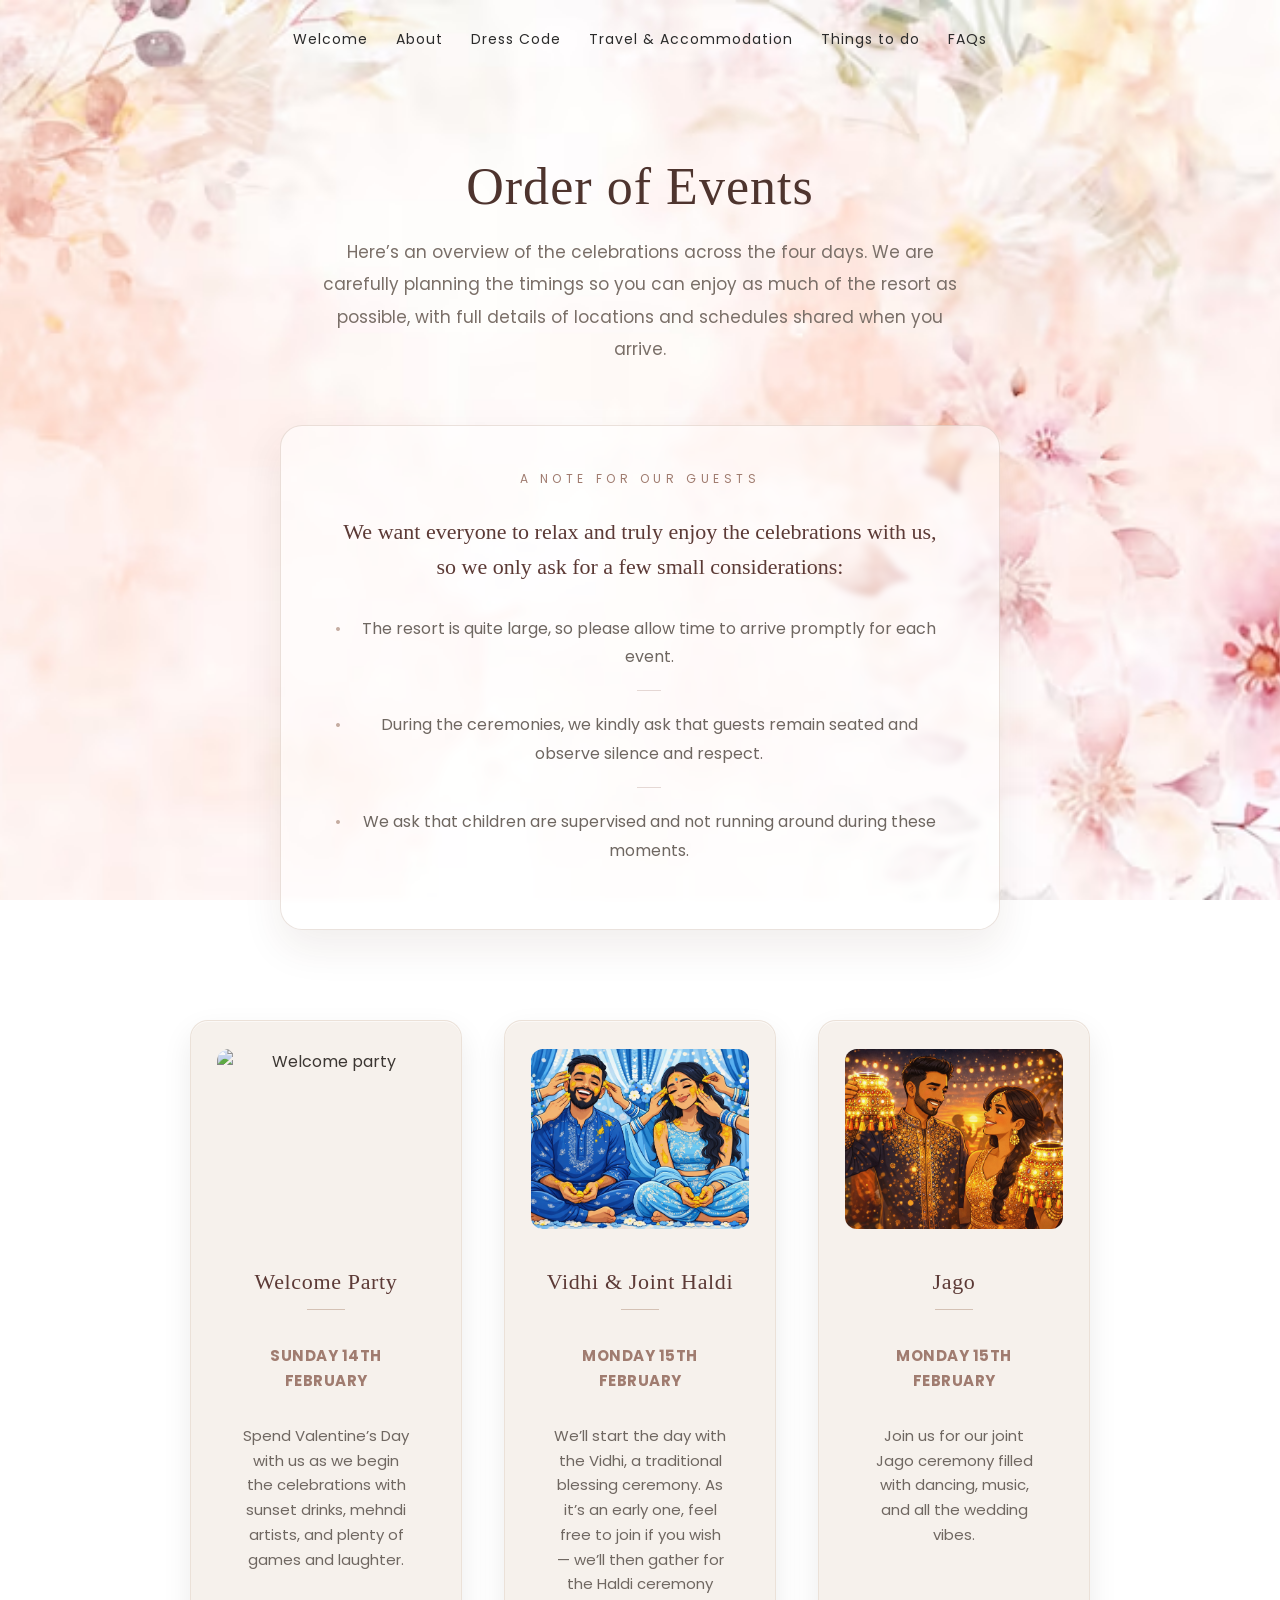
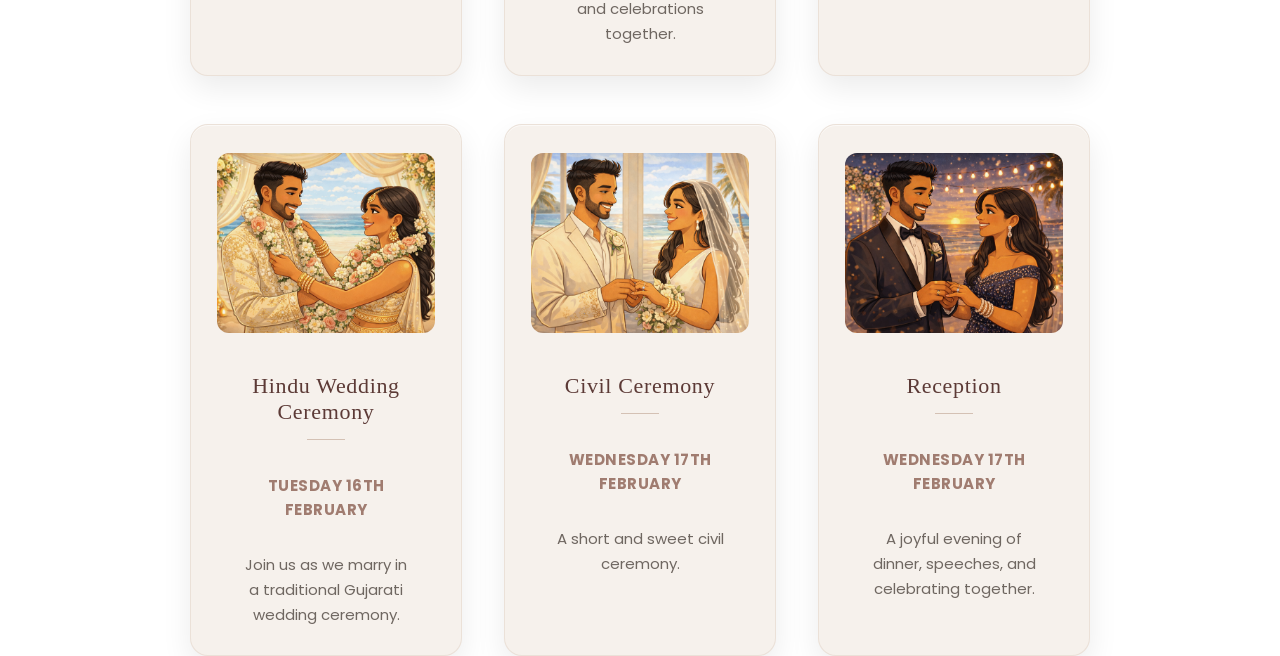
==== About.html @ 6da166cb "Add gitignore" ====
<!DOCTYPE html>
<html lang="en">
<head>
  <meta charset="UTF-8">
  <meta name="viewport" content="width=device-width, initial-scale=1.0">
  <title>Priyanka & Govind are getting married</title>

  <link rel="stylesheet" href="style.css">

  <!-- Same fonts as Home page for consistency -->
  <link rel="preconnect" href="https://fonts.googleapis.com">
  <link rel="preconnect" href="https://fonts.gstatic.com" crossorigin>
  <link href="https://fonts.googleapis.com/css2?family=Figtree:ital,wght@0,300..900;1,300..900&family=Parisienne&family=Poppins:ital,wght@0,100;0,200;0,300;0,400;0,500;0,600;0,700;0,800;0,900;1,100;1,200;1,300;1,400;1,500;1,600;1,700;1,800;1,900&display=swap" rel="stylesheet">
</head>

<body>
 
  
  <!-- Navigation -->
  
  <nav>
    <div class="nav-inner">
      <button class="nav-toggle" aria-label="Open Menu">☰</button>
  
  
  <div class="nav-links">
    <ul>
      <li><a href="index.html">Welcome</a></li>
      <li><a href="About.html">About</a></li>
      <li><a href="DressCode.html">Dress Code</a></li>
      <li><a href="Travel.html">Travel & Accommodation</a></li>
      <li><a href="Thingstodo.html">Things to do</a></li>
      <li><a href="FAQs.html">FAQs</a></li>
    </ul>
  </div>
  
  
    </div>
  </nav>
  
  <section class="page-section">
  
    <div class="events-intro">
      <h2>Order of Events</h2>
      <div class="divider"></div>
      <p>
        Here’s an overview of the celebrations across the four days. We are carefully planning the timings so you can enjoy as much of the resort as possible, with full details of locations and schedules shared when you arrive.
      </p>
    </div>
  
    <div class="events-guidance">
      <p>
        We want everyone to relax and truly enjoy the celebrations with us, so we only ask for a few small considerations:
      </p>
      <ul>
        <li>The resort is quite large, so please allow time to arrive promptly for each event.</li>
        <li>During the ceremonies, we kindly ask that guests remain seated and observe silence and respect.</li>
        <li>We ask that children are supervised and not running around during these moments.</li>
      </ul>
    </div>
  
    <div class="events-grid">
  
  
  <div class="event-card">
    <img src="Images/sunset.PNG" alt="Welcome party">
    <div class="event-body">
      <h3>Welcome Party</h3>
      <p class="event-date"><strong>Sunday 14th February</strong></p>
      <p>Spend Valentine’s Day with us as we begin the celebrations with sunset drinks, mehndi artists, and plenty of games and laughter.</p>
    </div>
  </div>
  
  <div class="event-card">
    <img src="Images//HALDI.PNG" alt="Haldi ceremony">
    <div class="event-body">
      <h3>Vidhi & Joint Haldi</h3>
      <p class="event-date"><strong>Monday 15th February</strong></p>
      <p>We’ll start the day with the Vidhi, a traditional blessing ceremony. As it’s an early one, feel free to join if you wish — we’ll then gather for the Haldi ceremony and celebrations together.</p>
    </div>
  </div>
  
  <div class="event-card">
    <img src="Images/Jago.png" alt="Jago celebration">
    <div class="event-body">
      <h3>Jago</h3>
      <p class="event-date"><strong>Monday 15th February</strong></p>
      <p>Join us for our joint Jago ceremony filled with dancing, music, and all the wedding vibes.</p>
    </div>
  </div>
  
  <div class="event-card">
    <img src="Images/wedding.png" alt="Hindu wedding ceremony">
    <div class="event-body">
      <h3>Hindu Wedding Ceremony</h3>
      <p class="event-date"><strong>Tuesday 16th February</strong></p>
      <p>Join us as we marry in a traditional Gujarati wedding ceremony.</p>
    </div>
  </div>
  
  <div class="event-card">
    <img src="Images/civil.png" alt="Civil ceremony">
    <div class="event-body">
      <h3>Civil Ceremony</h3>
      <p class="event-date"><strong>Wednesday 17th February</strong></p>
      <p>A short and sweet civil ceremony.</p>
    </div>
  </div>
  
  <div class="event-card">
    <img src="Images/reception.png" alt="Reception celebration">
    <div class="event-body">
      <h3>Reception</h3>
      <p class="event-date"><strong>Wednesday 17th February</strong></p>
      <p>A joyful evening of dinner, speeches, and celebrating together.</p>
    </div>
  </div>
  
  
    </div>
  
  </section>
  
  <script>
  document.addEventListener("DOMContentLoaded", function () {
    const toggle = document.querySelector(".nav-toggle");
    const links = document.querySelector(".nav-links");
  
    if (toggle && links) {
      toggle.addEventListener("click", function () {
        links.classList.toggle("open");
      });
    }
  });
  </script>
  
  </body>
  </html>
---- style.css ----
/* =====================================================
1. RESET
===================================================== */

*,
*::before,
*::after {
  margin: 0;
  padding: 0;
  box-sizing: border-box;
}

/* =====================================================
2. GLOBAL DESIGN
===================================================== */


html, body {
  height: 100%;
}

body {
  margin: 0;
  font-family: "Poppins", sans-serif;
  color: #3a342f;

  background-image: url("Images/floral.png");
  background-size: cover;
  background-position: center top;
  background-repeat: no-repeat;
  background-attachment: fixed;
}

 
main, nav, section, footer {
  position: relative;
  z-index: 1;
}

body {
  background-attachment: fixed, fixed, scroll, scroll, scroll;
}

/* Typography */
h1, h2, h3 {
  font-family: "Playfair Display", serif;
  font-weight: 500;
  color: #4a2a2a;
}

p {
  line-height: 1.6;
  color: #6f6761;
}

/* =====================================================
NAVIGATION (DESKTOP + MOBILE BASE)
===================================================== */

nav {
  padding: 26px 20px;
  text-align: center;
  position: relative;
  z-index: 1000;
  position: relative;
}

/* Inner wrapper (keeps button + links aligned) */
.nav-inner {
  max-width: 1100px;
  margin: 0 auto;
}

/* Use FLEX instead of inline-block */
.nav-links ul {
  list-style: none;
  display: flex;
  justify-content: center;
  align-items: center;
  gap: 28px;
}

/* Remove inline-block completely */
.nav-links li {
  margin: 0;
}

.nav-links a {
  text-decoration: none;
  color: #2b2b2b;
  font-size: 14px;
  letter-spacing: 1px;
  transition: opacity 0.25s ease;
}

.nav-links a:hover {
  opacity: 0.6;
}

/* Hide hamburger on desktop */
.nav-toggle {
  display: none;
}

/* SHARED SECTION WRAPPER */

.page-section {
  max-width: 1100px;
  margin: 80px auto;
  padding: 0 20px;
  text-align: center;
}

/* BUTTON */

.btn-primary {
  padding: 14px 34px;
  border-radius: 40px;
  background: #b7a39a;
  color: white;
  border: none;
  cursor: pointer;
}

/* =====================================================
3. HOME PAGE — PINK + SUNSET STYLE
===================================================== */

/* HERO */
.page-home .welcome-hero {
  height: 360px;
  display: flex;
  align-items: center;
  justify-content: center;   /* horizontally center */
  text-align: center;        /* center the text */
  position: relative;
}

/* MAIN TITLE */
.page-home .welcome-overlay h1 {
  font-family: "Playfair Display", serif;
  font-weight: 500;
  font-size: clamp(42px, 6vw, 64px);
  letter-spacing: 0.5px;

  color: #5c3a36;   /* warm romantic brown */
  margin-bottom: 10px;
}


/* SUBTITLE */
.page-home .hero-subtitle {
  text-transform: uppercase;
  letter-spacing: 4px;
  font-size: 13px;

  color: #a27c72;
}

.message-card h2::after,
.rsvp-section h2::after {
  content: "";
  display: block;
  width: 46px;
  height: 2px;
  margin: 14px auto 0;

  background: linear-gradient(to right, #f4b2a1, #e18c74);
  border-radius: 2px;
}
  .couple-names span {
    font-family: "Cormorant Garamond", serif;
    font-style: italic;
    font-weight: 300;
    margin: 0 12px;
    color: #d48a78;
  }

.couple-names span {
  font-family: "Parisienne", cursive;
  font-size: 0.9em;
  margin: 0 8px;
  color: #c97c6b;
}

/* MESSAGE SECTION */
.page-home .welcome-message {
  margin: 60px auto 30px;
  padding: 0 20px;
}

.wedding-line {
  font-family: "Poppins", sans-serif;
  font-size: 14px;
  letter-spacing: 5px;
  text-transform: uppercase;

  color: #9c8f88;

  margin-top: 18px;
}

.welcome-message {
  margin: 90px auto 40px;
}


/* MESSAGE CARD */
.page-home .message-card {
  max-width: 720px;
  margin: auto;
  padding: 45px;
  border-radius: 26px;
  background: #fffaf7;
  box-shadow: 0 30px 70px rgba(180,90,70,0.12);
  text-align: center;
  background: rgba(255,255,255,0.92);
  border: none;

box-shadow:
  0 30px 60px rgba(190,100,80,0.18),
  0 4px 12px rgba(0,0,0,0.04);

}

.page-home .message-card h2 {
  font-size: 32px;
  margin-bottom: 18px;
  color: #5c3a36;
}

.page-home .message-card p {
  color: #6f6761;
  line-height: 1.7;
  margin-bottom: 14px;
}

/* RSVP SECTION */
.page-home .rsvp-section {
  max-width: 520px;
  margin: 30px auto 90px;
  padding: 40px;
  border-radius: 26px;
  text-align: center;
  box-shadow: 0 20px 40px rgba(120,70,60,0.08);
  background: rgba(255,255,255,0.92);
  border: none;

box-shadow:
  0 30px 60px rgba(190,100,80,0.18),
  0 4px 12px rgba(0,0,0,0.04);
}

.page-home .rsvp-section h2 {
  font-size: 28px;
  margin-bottom: 10px;
  color: #5c3a36;
}

.page-home .rsvp-text {
  color: #7a716a;
  margin-bottom: 25px;
}


/* FORM */
.page-home .rsvp-form input[type="text"] {
  width: 100%;
  padding: 14px;
  border-radius: 14px;

  border: 1px solid #e6d6d0;
  background: #ffffff;

  margin-bottom: 20px;
}


/* YES / NO OPTIONS */
.page-home .rsvp-options {
  display: flex;
  justify-content: center;
  gap: 30px;
  margin-bottom: 25px;
}

.page-home .rsvp-choice {
  font-size: 16px;
  color: #6f6761;
}


/* BUTTON */
  .page-home .btn-primary {
    background: #e08f79;
    color: white;
    border-radius: 999px;
  
    padding: 16px 42px;
    letter-spacing: 2px;
    text-transform: uppercase;
    font-size: 13px;
  
    box-shadow: 0 12px 28px rgba(220,120,100,0.35);
    transition: all 0.3s ease;
  }
  
  .page-home .btn-primary:hover {
    transform: translateY(-2px);
    background: #d67f68;
  }

/* =====================================================
4. ABOUT PAGE (EVENT GRID)
===================================================== */

/* =========================
   SECTION HEADING
========================= */

.events-intro {
  max-width: 680px;
  margin: 0 auto 40px;
  text-align: center;
  position: relative;
  z-index: 2; /* keeps text above background wash */
}

.events-intro h2 {
  font-family: "Playfair Display", serif;
  font-size: 52px;
  font-weight: 500;
  letter-spacing: 0.02em;
  margin-bottom: 20px;
  color: #4e342e;
}

.events-intro p {
  max-width: 640px;
  margin: 0 auto;
  font-size: 17px;
  line-height: 1.9;
  color: #7a6f68;
}

/* =========================
   GUIDANCE CARD (THE NOTE)
========================= */

.events-guidance {
  max-width: 720px;
  margin: 60px auto 90px;
  padding: 44px 54px;

  /* translucent vellum paper */
  background: rgba(255, 255, 255, 0.55);

  /* subtle glass effect */
  backdrop-filter: blur(3px);
  -webkit-backdrop-filter: blur(3px);

  border-radius: 22px;
  border: 1px solid rgba(170,140,120,0.25);

  /* softer grounded shadow */
  box-shadow: 0 18px 40px rgba(80,40,20,0.08);

  text-align: center;
  position: relative;
  z-index: 2;
}

/* heading */
.events-guidance::before {
  content: "A NOTE FOR OUR GUESTS";
  display: block;
  font-size: 12px;
  letter-spacing: 0.38em;
  color: #a07c70;
  margin-bottom: 26px;
}

/* intro sentence */
.events-guidance > p:first-child {
  font-family: "Playfair Display", serif;
  font-size: 22px;
  line-height: 1.6;
  color: #5c3a36;
  margin-bottom: 30px;
}


/* =========================
   LIST RESET
========================= */

.events-guidance ul {
  list-style: none;
  padding: 0;
  margin: 0;
}


/* =========================
   CUSTOM SOFT BULLETS
========================= */

.events-guidance li {
  margin-bottom: 20px;
  font-size: 16px;
  color: #6f6761;
  line-height: 1.8;
  position: relative;
  padding-left: 18px;
}

.events-guidance li::before {
  content: "•";
  position: absolute;
  left: 0;
  color: rgba(150,110,90,0.55);
  font-size: 16px;
}

.events-guidance li:not(:last-child)::after {
  content: "";
  display: block;
  width: 24px;
  height: 1px;
  background: rgba(160,124,112,0.28);
  margin: 18px auto 0;
}


/* =====================================================
ABOUT PAGE — EVENTS GRID
===================================================== */

.events-grid {
  display: grid;
  grid-template-columns: repeat(3, 1fr);
  gap: 48px 42px;
  max-width: 900px;
  margin: 30px auto 0;
}


/* =========================
   EVENT CARD — PAPER FEEL
========================= */

.event-card {
  min-height: 420px;
  padding: 28px 26px;
  border-radius: 18px;

  background: #f6f1ec;
  border: 1px solid rgba(180,150,120,0.18);

  box-shadow:
    0 12px 30px rgba(0,0,0,0.08),
    inset 0 1px 0 rgba(255,255,255,0.6);

  display: flex;
  flex-direction: column;
  justify-content: flex-start;
  gap: 14px;

  transition: all 0.35s ease;
}


/* =========================
   HOVER — SOFT LIFT
========================= */

.event-card:hover {
  transform: translateY(-6px);
  box-shadow:
    0 22px 50px rgba(0,0,0,0.12),
    inset 0 1px 0 rgba(255,255,255,0.6);
}


/* =========================
   IMAGE
========================= */

.event-card img {
  width: 100%;
  height: 180px;
  object-fit: cover;
  margin-bottom: 26px;

  filter: saturate(92%) contrast(96%);
  border-radius: 12px;
}


/* =========================
   TOP TITLE
========================= */

.event-card > h2 {
  font-size: 22px;
  margin-bottom: 18px;
}


/* =========================
   INNER CONTENT BLOCK
========================= */

.event-card .event-body {
  flex-grow: 1;
  display: flex;
  flex-direction: column;
  justify-content: flex-start;
  gap: 10px;
  text-align: center;
}


/* =========================
   EVENT NAME — ELEGANT SERIF
========================= */

.event-body h3,
.event-card h3 {
  font-family: "Playfair Display", serif;
  font-size: 22px;
  color: #5c3a36;
  margin-bottom: 6px;
  letter-spacing: 0.03em;
}

.event-body h3::after {
  content: "";
  display: block;
  width: 38px;
  height: 1px;
  margin: 14px auto 18px;
  background: rgba(160,120,95,0.4);
}
/* =========================
   DATE — INVITATION STYLE
========================= */

.event-date {
  font-size: 0.8rem;
  letter-spacing: 0.18em;
  text-transform: uppercase;
  color: rgba(120,95,75,0.75);
  margin-bottom: 14px;
  font-weight: 500;
}


/* =========================
   DESCRIPTION TEXT
========================= */

.event-body p,
.event-card p {
  font-size: 15px;
  line-height: 1.65;
  color: #6f6761;
  padding: 0 22px;
}


/* =========================
   STRONG TEXT (if used)
========================= */

.event-card p strong {
  display: block;
  margin-bottom: 6px;
  font-size: 15px;
  color: #a07c70;
  letter-spacing: 0.5px;
}

/* =====================================================
5. DRESS CODE PAGE
===================================================== */
/* =========================
   PAGE INTRO
========================= */

.dress-intro {
    text-align: center;
    margin-bottom: 40px;
  }
  
  .dress-intro h2 {
    font-size: 42px;
    margin-bottom: 10px;
  }
  
  .dress-intro p {
    color: #6f6761;
  }
  
  
  /* =========================
     TABLE CONTAINER
     (Full-width, NOT boxed)
  ========================= */
  
  .dress-table {
    width: 100%;
    max-width: 1400px;          /* keeps it wide but not stretched to infinity */
    margin: 50px auto;
    padding: 0 24px;            /* reduced side padding = more usable width */
  
    border-radius: 22px;
    overflow: hidden;
  
    background: rgba(255,255,255,0.78);
    border: 1px solid rgba(200,190,180,0.25);
    box-shadow: 0 18px 40px rgba(60,40,20,0.05);
  }
  
  
  /* =========================
     GRID STRUCTURE (WIDE + HORIZONTAL)
  ========================= */
  
  .dress-header,
  .dress-row {
    display: grid;
  
    /* Forces a horizontal layout */
    grid-template-columns: 1.3fr 1fr 2fr 2.4fr;
  
    column-gap: 40px;           /* adds breathing room horizontally */
  }
  
  
  /* =========================
     HEADER
  ========================= */
  
  .dress-header {
    padding: 18px 28px;
  
    font-size: 12px;
    letter-spacing: 3px;
    text-transform: uppercase;
    color: #8a817a;
  
    background: rgba(248,244,240,0.9);
    border-bottom: 1px solid rgba(0,0,0,0.05);
  }
  
  
  /* =========================
     ROWS (Reduced Height)
  ========================= */
  
  .dress-row {
    padding: 20px 28px;        /* tighter = less vertical stretch */
    align-items: center;
  
    border-bottom: 1px solid rgba(0,0,0,0.05);
    transition: background 0.25s ease;
  }
  
  .dress-row:last-child {
    border-bottom: none;
  }
  
  .dress-row:nth-child(even) {
    background: rgba(252,249,246,0.65);
  }
  
  .dress-row:hover {
    background: rgba(255,255,255,0.9);
  }
  
  
  /* =========================
     ALIGNMENT (LEFT = feels wider)
  ========================= */
  
  .dress-header div,
  .dress-row > div {
    text-align: left;
    width: 100%;
  }
  
  
  /* =========================
     TYPOGRAPHY
  ========================= */
  
  .dress-event {
    font-family: "Playfair Display", serif;
    font-size: 24px;
    color: #2f2a26;
  }
  
  .dress-theme {
    font-size: 18px;
    color: #7a716a;
  }
  
  
  /* IMPORTANT:
     No max-width → allows text to flow horizontally
  */
  .dress-details {
    font-size: 16px;
    color: #7a716a;
    line-height: 1.45;
  }
  
  
  /* =========================
     ATTIRE COLUMN
     (Compact but still horizontal)
  ========================= */
  
  .dress-suggestions {
    font-size: 16px;
    line-height: 1.5;
    color: #4f4a45;
  }
  
  .dress-suggestions strong {
    display: block;
    font-weight: 600;
    margin: 6px 0 2px;
    letter-spacing: 0.3px;
  }
  /* =====================================================
6. TRAVEL PAGE
===================================================== */

/* HERO CONTAINER — match other pages */
.travel-hero {
  text-align: center;
  padding: 120px 20px 60px;
}

.travel-hero-content {
  max-width: 760px;
  margin: 0 auto;
}

.travel-hero h1 {
  font-family: "Playfair Display", serif;
  font-size: 48px;
  line-height: 1.3;
  color: #4a3f37;   /* ← matches rest of site */
  margin-bottom: 28px;
  letter-spacing: 0.3px;
}

/* CTA Button */
.primary-button {
  background: #bda79c;
  color: #fff;
  padding: 14px 34px;
  border-radius: 999px;
  box-shadow: 0 8px 22px rgba(60,40,20,0.12);
  transition: all .28s ease;
}

.primary-button:hover {
  transform: translateY(-2px);
  box-shadow: 0 16px 34px rgba(60,40,20,0.18);
}


/* =========================
   TWO INFO CARDS GRID
========================= */

.travel-grid {
  max-width: 1100px;
  margin: 70px auto 100px; /* slightly closer to hero */
  padding: 0 20px;

  display: grid;
  grid-template-columns: 1fr 1fr;
  gap: 55px;
}


/* === THIS is the About-style box === */
.travel-box {
  position: relative;
  padding: 38px 42px;
  border-radius: 26px;

  background: rgba(255,255,255,0.82);
  backdrop-filter: blur(12px);

  box-shadow: 0 25px 55px rgba(60,40,20,0.10);
  border: 1px solid rgba(255,255,255,0.6);

  transition: transform .25s ease, box-shadow .25s ease;
}

/* subtle lift like About page */
.travel-box:hover {
  transform: translateY(-4px);
  box-shadow: 0 35px 70px rgba(60,40,20,0.14);
}

/* soft inner light (gives “paper” feel) */
.travel-box::after {
  content: "";
  position: absolute;
  inset: 0;
  border-radius: 26px;
  background: radial-gradient(circle at top left, rgba(255,255,255,0.6), transparent 60%);
  pointer-events: none;
}

/* Travel section labels (match "A NOTE FOR OUR GUESTS") */
.travel-card h3 {
  font-family: "Poppins", sans-serif;  /* same clean font as your label */
  font-size: 14px;
  letter-spacing: 4px;
  text-transform: uppercase;
  color: #9b8f86;

  margin-bottom: 22px;
}

.travel-card ul {
  padding-left: 18px;
  line-height: 1.9;      /* more breathing room */
  color: #6f645c;        /* matches your screenshot tone */
  font-size: 17px;
}

.travel-card li {
  margin-bottom: 10px;
}


/* =========================
   FLIGHTS SECTION
========================= */

.flights-section {
  max-width: 1000px;
  margin: 110px auto;
  padding: 0 20px;
  text-align: center;
}

.flights-section h2 {
  font-family: "Playfair Display", serif;
  font-size: 40px;
  line-height: 1.3;
  color: #4a3f37;
  margin-bottom: 18px;
}

.flight-note {
  max-width: 640px;
  margin: 0 auto 55px;
  font-size: 18px;
  line-height: 1.9;
  color: #6f645c;
  font-weight: 400;
}


/* =========================
   FLIGHTS TABLE
========================= */

.flights-table {
  border-radius: 22px;
  padding: 14px;
  background: rgba(255,255,255,0.65);
  backdrop-filter: blur(6px);
  box-shadow: 0 20px 45px rgba(60,40,20,0.08);
  border: 1px solid rgba(255,255,255,0.5);
}

.flight-row {
  display: grid;
  grid-template-columns: 1fr 1fr 1fr;

  padding: 22px 26px;
  text-align: left;

  margin-bottom: 14px;
  border-radius: 16px;
  background: rgba(255,255,255,0.9);
  box-shadow: 0 10px 24px rgba(0,0,0,0.06);

  transition: transform .2s ease, box-shadow .2s ease;
}

.flight-row:hover {
  transform: translateY(-2px);
  box-shadow: 0 18px 34px rgba(0,0,0,0.08);
}

.flight-row:last-child {
  margin-bottom: 0;
}

/* Style the small labels above each column value */
.flight-row div {
  font-family: "Playfair Display", serif;
  font-size: 22px;
  line-height: 1.45;
  color: #4a3f37;
  font-weight: 400;
  letter-spacing: 0.2px;
}

.flight-row div::before {
  display: block;
  font-family: "Poppins", sans-serif;
  font-size: 10px;
  letter-spacing: 3.5px;
  text-transform: uppercase;
  color: #b1a59d;
  margin-bottom: 8px;
}

/* Inject the correct label text for each column */
.flight-row div:nth-child(1)::before { content: "Departure"; }
.flight-row div:nth-child(2)::before { content: "Airline"; }
.flight-row div:nth-child(3)::before { content: "Days"; }
/* =========================
   GUEST DETAILS FORM
========================= */

.guest-details {
  max-width: 700px;
  margin: 120px auto;
  padding: 0 20px;
  text-align: center;
}

.guest-details h2 {
  font-family: "Playfair Display", serif;
  font-size: 32px;
  margin-bottom: 10px;
  color: #3e342c;
}

.guest-intro {
  margin-bottom: 35px;
  color: #6d625a;
  line-height: 1.7;
}

.details-form {
  display: flex;
  flex-direction: column;
  gap: 18px;
  text-align: left;

  background: rgba(255,255,255,0.82);
  backdrop-filter: blur(10px);
  padding: 38px;
  border-radius: 22px;
  box-shadow: 0 20px 45px rgba(60,40,20,0.08);
  border: 1px solid rgba(255,255,255,0.5);
}

.details-form input,
.details-form textarea {
  padding: 14px;
  border-radius: 10px;
  border: 1px solid #e6dfdb;
  background: rgba(255,255,255,0.9);
  font-family: inherit;
  transition: border-color .2s ease, box-shadow .2s ease;
}

.details-form textarea {
  min-height: 120px;
}

.details-form input:focus,
.details-form textarea:focus {
  outline: none;
  border-color: #c8b6aa;
  box-shadow: 0 0 0 3px rgba(200,182,170,0.18);
}
  
/* =====================================================
   THINGS TO DO PAGE
===================================================== */

/* Section spacing + centering */
.things-section {
    max-width: 1200px;
    margin: 90px auto;
    padding: 0 24px;
    text-align: center;
  }
  
  /* Section titles */
  .things-section h2 {
    font-family: "Playfair Display", serif;
    font-size: 36px;
    color: #3e342c;
    margin-bottom: 40px;
  }
  
  
  /* =========================
     GRID LAYOUT
  ========================= */
  
  .things-grid {
    display: grid;
    grid-template-columns: repeat(3, 1fr);
    gap: 34px;
  }
  
  
  /* =========================
     ACTIVITY CARDS
  ========================= */
  
  .thing-card img {
    width: 100%;
    height: 180px;
    object-fit: cover;
    border-radius: 14px;
  }
  
  /* Soft lift like your reference */
  .thing-card:hover {
    transform: translateY(-6px);
    box-shadow: 0 26px 60px rgba(60,40,20,0.10);
  }
  
  
  /* Card titles */
  .thing-card h3 {
    font-family: "Playfair Display", serif;
    font-size: 22px;
    color: #3e342c;
    margin-bottom: 10px;
  }
  
  /* Card text */
  .thing-card p {
    color: #6b5f57;
    line-height: 1.6;
    font-size: 15.5px;
  }
  
  
/* =====================================================
8. FAQ PAGE
===================================================== */

/* Main FAQ wrapper */
.faq-section {
    max-width: 820px;
    margin: 90px auto 60px;
    padding: 0 24px;
  }
  
  .faq-section h1 {
    font-family: "Playfair Display", serif;
    font-size: 42px;
    color: #3e342c;
    margin-bottom: 35px;
  }
  
  
  /* =========================
     FAQ ITEMS
  ========================= */
  
  .faq-item {
    border-bottom: 1px solid rgba(0,0,0,0.08);
  }
  
  
  /* Question button */
  .faq-question {
    width: 100%;
    padding: 22px 0;
  
    background: none;
    border: none;
  
    font-size: 19px;
    color: #4b4038;
    text-align: left;
  
    cursor: pointer;
    position: relative;
  }
  
  
  /* + icon */
  .faq-question::after {
    content: "+";
    position: absolute;
    right: 0;
    font-size: 22px;
    transition: transform 0.25s ease;
  }
  
  
  /* Rotate when open */
  .faq-item.active .faq-question::after {
    transform: rotate(45deg);
  }
  
  
  /* Answer animation */
  .faq-answer {
    max-height: 0;
    overflow: hidden;
    transition: max-height 0.35s ease;
    color: #6b5f57;
    line-height: 1.6;
    padding-right: 30px;
  }
  
  .faq-item.active .faq-answer {
    max-height: 300px;
    padding-bottom: 20px;
  }
  
  
  /* =========================
     CONTACT SECTION
  ========================= */
  
  .faq-contact {
    max-width: 640px;
    margin: 80px auto 100px;
    padding: 0 24px;
    text-align: center;
  }
  
  .faq-contact h2 {
    font-family: "Playfair Display", serif;
    font-size: 32px;
    margin-bottom: 10px;
    color: #3e342c;
  }
  
  .faq-contact-intro {
    margin-bottom: 30px;
    color: #6d625a;
  }
  
  
  /* =========================
     FORM
  ========================= */
  
  .faq-form {
    display: flex;
    flex-direction: column;
    gap: 18px;
    text-align: left;
  }
  
  .form-block label {
    display: block;
    margin-bottom: 6px;
    color: #4b4038;
  }
  
  .faq-form input,
  .faq-form textarea {
    width: 100%;
    padding: 14px;
    border-radius: 10px;
    border: 1px solid rgba(0,0,0,0.15);
    font-family: inherit;
    font-size: 15px;
  }
  
  .faq-form textarea {
    min-height: 130px;
    resize: vertical;
  }
  
  /* =====================================================
9. MOBILE RESPONSIVE
===================================================== */

@media (max-width: 768px) {

  /* GLOBAL SPACING */
  section,
  .page-section,
  .things-section,
  .faq-section,
  .guest-details {
    margin: 50px auto;
    padding: 0 18px;
  }

  /* TYPOGRAPHY */
  h1 { font-size: clamp(32px, 8vw, 44px); }
  h2 { font-size: clamp(24px, 6vw, 32px); }
  p  { font-size: 15.5px; }

  /* =========================
     MOBILE NAV (FIXED)
  ========================= */

  .nav-toggle {
    display: block;
    font-size: 26px;
    background: none;
    border: none;
    margin: 0 auto;
    cursor: pointer;
  }

  .nav-links {
    position: absolute;
    top: 100%;
    left: 0;
    width: 100%;

    background: #fffaf7;

    max-height: 0;
    overflow: hidden;
    transition: max-height 0.35s ease;
  }

  .nav-links.open {
    max-height: 420px;
  }

  .nav-links ul {
    flex-direction: column;
    align-items: center;
    gap: 12px;
    padding: 18px 0;
  }

  .nav-links a {
    font-size: 16px;
    padding: 10px;
  }

  /* STACK GRIDS */
  .events-grid,
  .travel-grid,
  .things-grid {
    grid-template-columns: 1fr;
  }

  /* DRESS TABLE → STACK */
  .dress-header { display: none; }

  .dress-row {
    grid-template-columns: 1fr;
    padding: 18px;
  }

  /* FORMS */
  .btn-primary {
    width: 100%;
  }
}
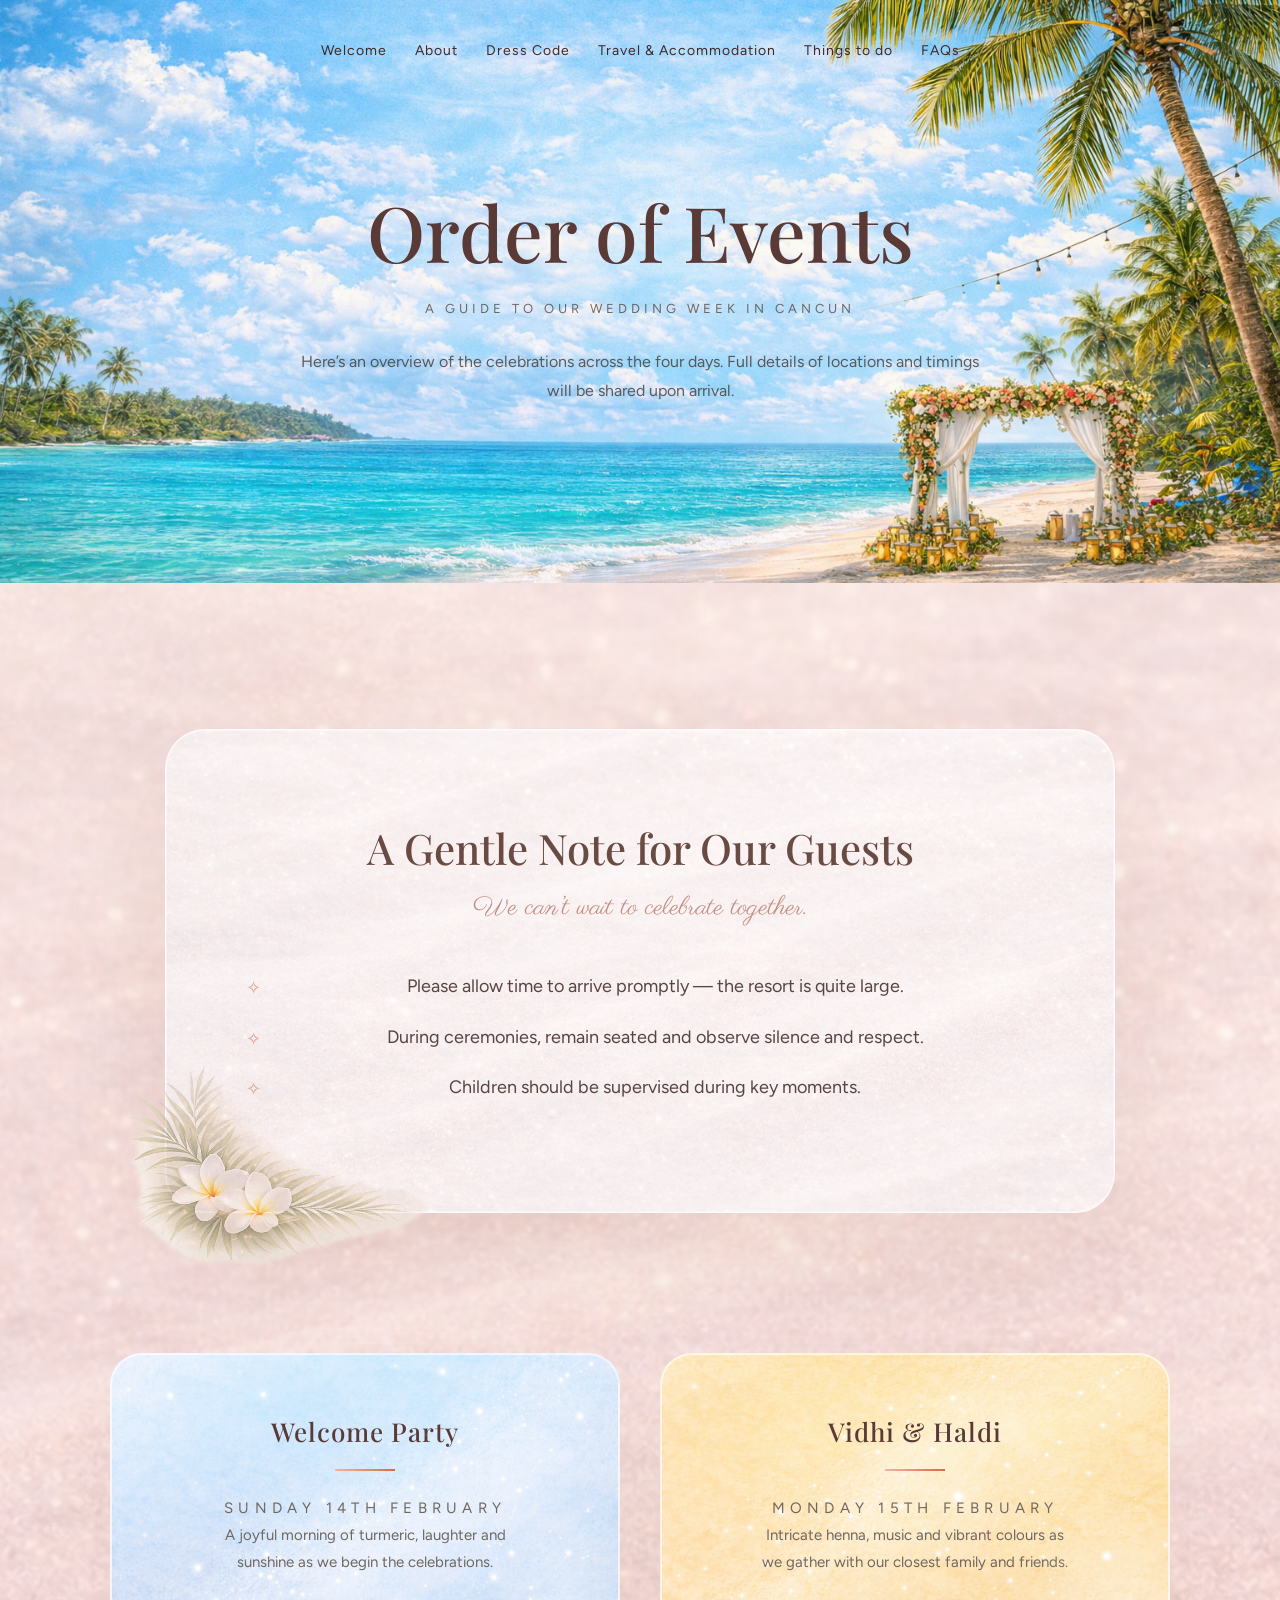
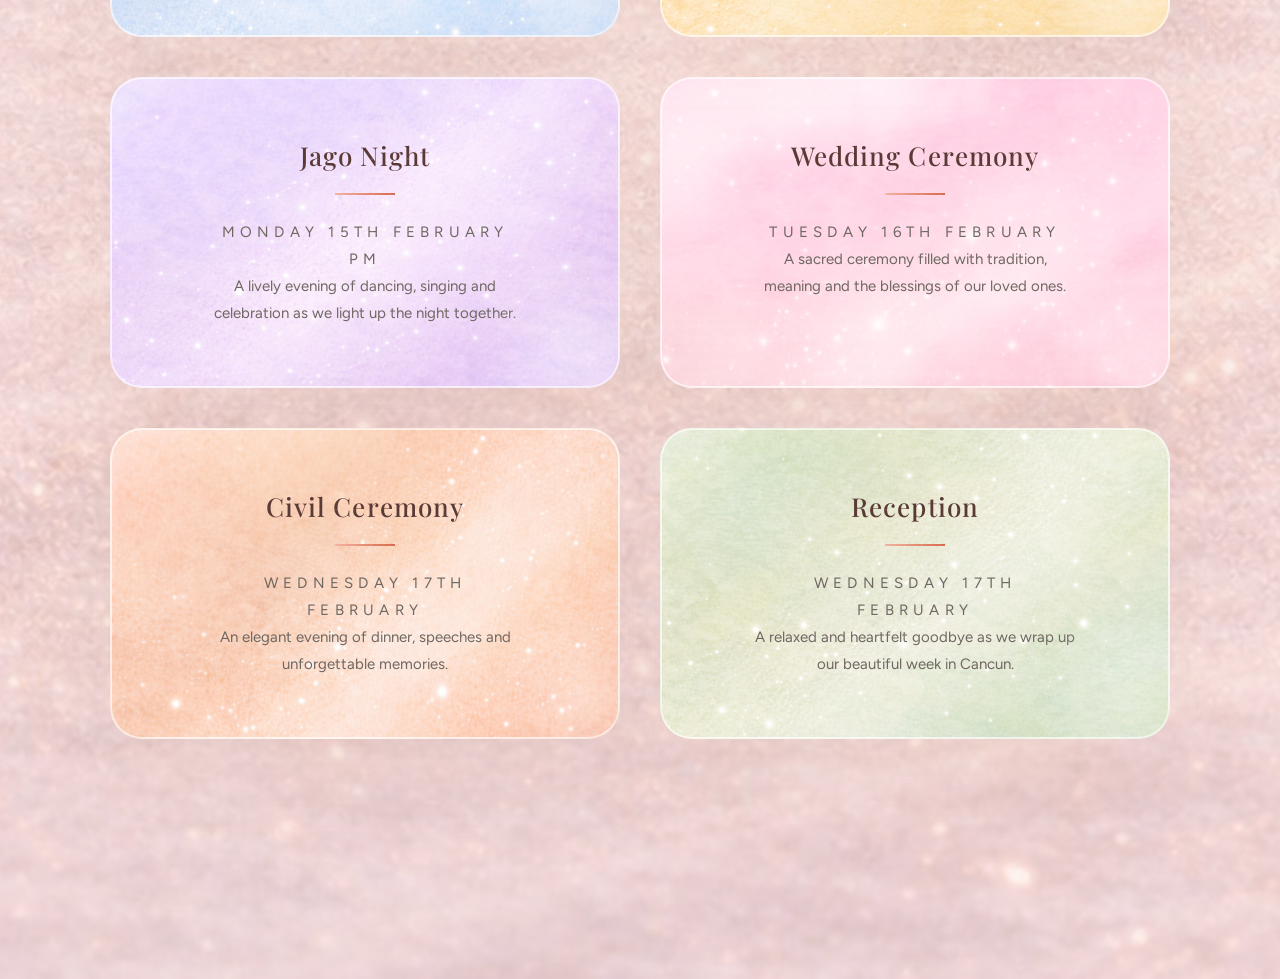
==== commit 558368ff: "Mobile responsiveness fixes and guidance box update" ====
--- a/About.html
+++ b/About.html
@@ -3,137 +3,132 @@
 <head>
   <meta charset="UTF-8">
   <meta name="viewport" content="width=device-width, initial-scale=1.0">
-  <title>Priyanka & Govind are getting married</title>
+  <title>Order of Events | Priyanka & Govind</title>
 
   <link rel="stylesheet" href="style.css">
 
-  <!-- Same fonts as Home page for consistency -->
   <link rel="preconnect" href="https://fonts.googleapis.com">
   <link rel="preconnect" href="https://fonts.gstatic.com" crossorigin>
-  <link href="https://fonts.googleapis.com/css2?family=Figtree:ital,wght@0,300..900;1,300..900&family=Parisienne&family=Poppins:ital,wght@0,100;0,200;0,300;0,400;0,500;0,600;0,700;0,800;0,900;1,100;1,200;1,300;1,400;1,500;1,600;1,700;1,800;1,900&display=swap" rel="stylesheet">
+  <link href="https://fonts.googleapis.com/css2?family=Figtree:wght@300;400;500;600&family=Parisienne&family=Playfair+Display:wght@400;500&display=swap" rel="stylesheet">
 </head>
 
-<body>
- 
-  
-  <!-- Navigation -->
-  
-  <nav>
-    <div class="nav-inner">
-      <button class="nav-toggle" aria-label="Open Menu">☰</button>
-  
-  
-  <div class="nav-links">
-    <ul>
-      <li><a href="index.html">Welcome</a></li>
-      <li><a href="About.html">About</a></li>
-      <li><a href="DressCode.html">Dress Code</a></li>
-      <li><a href="Travel.html">Travel & Accommodation</a></li>
-      <li><a href="Thingstodo.html">Things to do</a></li>
-      <li><a href="FAQs.html">FAQs</a></li>
-    </ul>
-  </div>
-  
-  
-    </div>
-  </nav>
-  
-  <section class="page-section">
-  
-    <div class="events-intro">
-      <h2>Order of Events</h2>
-      <div class="divider"></div>
-      <p>
-        Here’s an overview of the celebrations across the four days. We are carefully planning the timings so you can enjoy as much of the resort as possible, with full details of locations and schedules shared when you arrive.
-      </p>
-    </div>
-  
-    <div class="events-guidance">
-      <p>
-        We want everyone to relax and truly enjoy the celebrations with us, so we only ask for a few small considerations:
-      </p>
+<body class="page-events">
+
+<nav>
+  <div class="nav-inner">
+    <button class="nav-toggle" aria-label="Open Menu">☰</button>
+    <div class="nav-links">
       <ul>
-        <li>The resort is quite large, so please allow time to arrive promptly for each event.</li>
-        <li>During the ceremonies, we kindly ask that guests remain seated and observe silence and respect.</li>
-        <li>We ask that children are supervised and not running around during these moments.</li>
+        <li><a href="index.html">Welcome</a></li>
+        <li><a href="About.html">About</a></li>
+        <li><a href="DressCode.html">Dress Code</a></li>
+        <li><a href="Travel.html">Travel & Accommodation</a></li>
+        <li><a href="Thingstodo.html">Things to do</a></li>
+        <li><a href="FAQs.html">FAQs</a></li>
       </ul>
     </div>
+  </div>
+</nav>
+
+<!-- HERO -->
+<section class="events-hero">
+  <div class="hero-inner">
+    <h1>Order of Events</h1>
+    <p class="hero-subtitle">A GUIDE TO OUR WEDDING WEEK IN CANCUN</p>
+    <p class="hero-intro">
+      Here’s an overview of the celebrations across the four days.
+      Full details of locations and timings will be shared upon arrival.
+    </p>
+  </div>
+</section>
+
+<!-- SAND SECTION -->
+<section class="section-cream">
+
+  <!-- SAME WAVE -->
+  <svg class="sand-wave" viewBox="0 0 1440 200" preserveAspectRatio="none">
+    <path d="M0,120 
+             C360,40 1080,200 1440,120 
+             L1440,0 L0,0 Z"
+          fill="transparent">
+    </path>
+  </svg>
+
+  <div class="events-guidance">
+
+    <h2 class="guidance-title">
+      A Gentle Note for Our Guests
+    </h2>
   
-    <div class="events-grid">
+    <p class="guidance-sub">
+      We can’t wait to celebrate together.
+    </p>
   
-  
-  <div class="event-card">
-    <img src="Images/sunset.PNG" alt="Welcome party">
-    <div class="event-body">
+    <ul>
+      <li>Please allow time to arrive promptly — the resort is quite large.</li>
+      <li>During ceremonies, remain seated and observe silence and respect.</li>
+      <li>Children should be supervised during key moments.</li>
+    </ul>
+    <div class="card-decoration"></div>
+  </div>
+
+  <div class="events-grid">
+    <div class="about-card card-blue">
       <h3>Welcome Party</h3>
-      <p class="event-date"><strong>Sunday 14th February</strong></p>
-      <p>Spend Valentine’s Day with us as we begin the celebrations with sunset drinks, mehndi artists, and plenty of games and laughter.</p>
+      <p class="event-date">Sunday 14th February</p>
+      <p>A joyful morning of turmeric, laughter and sunshine as we begin the celebrations.</p>
+      <div class="corner-glow"></div>
+    </div>
+    
+    <div class="about-card card-yellow">
+      <h3>Vidhi & Haldi</h3>
+      <p class="event-date">Monday 15th February</p>
+      <p>Intricate henna, music and vibrant colours as we gather with our closest family and friends.</p>
+      <div class="corner-glow"></div>
+    </div>
+    
+    <div class="about-card card-purple">
+      <h3>Jago Night</h3>
+      <p class="event-date">Monday 15th February PM</p>
+      <p>A lively evening of dancing, singing and celebration as we light up the night together.</p>
+      <div class="corner-glow"></div>
+    </div>
+    
+    <div class="about-card card-pink">
+      <h3>Wedding Ceremony</h3>
+      <p class="event-date">Tuesday 16th February</p>
+      <p>A sacred ceremony filled with tradition, meaning and the blessings of our loved ones.</p>
+      <div class="corner-glow"></div>
+    </div>
+    
+    <div class="about-card card-orange">
+      <h3>Civil Ceremony</h3>
+      <p class="event-date">Wednesday 17th February</p>
+      <p>An elegant evening of dinner, speeches and unforgettable memories.</p>
+      <div class="corner-glow"></div>
+    </div>
+    
+    <div class="about-card card-green">
+      <h3>Reception</h3>
+      <p class="event-date">Wednesday 17th February</p>
+      <p>A relaxed and heartfelt goodbye as we wrap up our beautiful week in Cancun.</p>
+      <div class="corner-glow"></div>
     </div>
   </div>
-  
-  <div class="event-card">
-    <img src="Images//HALDI.PNG" alt="Haldi ceremony">
-    <div class="event-body">
-      <h3>Vidhi & Joint Haldi</h3>
-      <p class="event-date"><strong>Monday 15th February</strong></p>
-      <p>We’ll start the day with the Vidhi, a traditional blessing ceremony. As it’s an early one, feel free to join if you wish — we’ll then gather for the Haldi ceremony and celebrations together.</p>
-    </div>
-  </div>
-  
-  <div class="event-card">
-    <img src="Images/Jago.png" alt="Jago celebration">
-    <div class="event-body">
-      <h3>Jago</h3>
-      <p class="event-date"><strong>Monday 15th February</strong></p>
-      <p>Join us for our joint Jago ceremony filled with dancing, music, and all the wedding vibes.</p>
-    </div>
-  </div>
-  
-  <div class="event-card">
-    <img src="Images/wedding.png" alt="Hindu wedding ceremony">
-    <div class="event-body">
-      <h3>Hindu Wedding Ceremony</h3>
-      <p class="event-date"><strong>Tuesday 16th February</strong></p>
-      <p>Join us as we marry in a traditional Gujarati wedding ceremony.</p>
-    </div>
-  </div>
-  
-  <div class="event-card">
-    <img src="Images/civil.png" alt="Civil ceremony">
-    <div class="event-body">
-      <h3>Civil Ceremony</h3>
-      <p class="event-date"><strong>Wednesday 17th February</strong></p>
-      <p>A short and sweet civil ceremony.</p>
-    </div>
-  </div>
-  
-  <div class="event-card">
-    <img src="Images/reception.png" alt="Reception celebration">
-    <div class="event-body">
-      <h3>Reception</h3>
-      <p class="event-date"><strong>Wednesday 17th February</strong></p>
-      <p>A joyful evening of dinner, speeches, and celebrating together.</p>
-    </div>
-  </div>
-  
-  
-    </div>
-  
-  </section>
-  
-  <script>
-  document.addEventListener("DOMContentLoaded", function () {
-    const toggle = document.querySelector(".nav-toggle");
-    const links = document.querySelector(".nav-links");
-  
-    if (toggle && links) {
-      toggle.addEventListener("click", function () {
-        links.classList.toggle("open");
-      });
-    }
-  });
-  </script>
-  
-  </body>
-  </html>
-  +
+</section>
+
+<script>
+document.addEventListener("DOMContentLoaded", function () {
+  const toggle = document.querySelector(".nav-toggle");
+  const links = document.querySelector(".nav-links");
+  if (toggle && links) {
+    toggle.addEventListener("click", function () {
+      links.classList.toggle("open");
+    });
+  }
+});
+</script>
+
+</body>
+</html>
--- a/style.css
+++ b/style.css
@@ -10,38 +10,20 @@
   box-sizing: border-box;
 }
 
+html, body {
+  min-height: 100%;
+}
+
 /* =====================================================
 2. GLOBAL DESIGN
 ===================================================== */
 
-
-html, body {
-  height: 100%;
-}
-
 body {
-  margin: 0;
-  font-family: "Poppins", sans-serif;
-  color: #3a342f;
-
-  background-image: url("Images/floral.png");
-  background-size: cover;
-  background-position: center top;
-  background-repeat: no-repeat;
-  background-attachment: fixed;
-}
-
- 
-main, nav, section, footer {
-  position: relative;
-  z-index: 1;
-}
-
-body {
-  background-attachment: fixed, fixed, scroll, scroll, scroll;
-}
-
-/* Typography */
+  font-family: 'Figtree', sans-serif;
+  color: #5c4a42;
+  background-color: #f7f2ef;
+}
+
 h1, h2, h3 {
   font-family: "Playfair Display", serif;
   font-weight: 500;
@@ -49,45 +31,39 @@
 }
 
 p {
-  line-height: 1.6;
+  line-height: 1.7;
   color: #6f6761;
 }
 
 /* =====================================================
-NAVIGATION (DESKTOP + MOBILE BASE)
+3. NAVIGATION
 ===================================================== */
 
 nav {
-  padding: 26px 20px;
-  text-align: center;
-  position: relative;
-  z-index: 1000;
-  position: relative;
-}
-
-/* Inner wrapper (keeps button + links aligned) */
+  position: absolute;
+  top: 0;
+  left: 0;
+  width: 100%;
+  padding: 40px 0;
+  background: transparent;
+  z-index: 50;
+}
+
 .nav-inner {
   max-width: 1100px;
   margin: 0 auto;
 }
 
-/* Use FLEX instead of inline-block */
 .nav-links ul {
   list-style: none;
   display: flex;
   justify-content: center;
-  align-items: center;
   gap: 28px;
-}
-
-/* Remove inline-block completely */
-.nav-links li {
-  margin: 0;
 }
 
 .nav-links a {
   text-decoration: none;
-  color: #2b2b2b;
+  color: #3f2a28;
   font-size: 14px;
   letter-spacing: 1px;
   transition: opacity 0.25s ease;
@@ -97,497 +73,516 @@
   opacity: 0.6;
 }
 
-/* Hide hamburger on desktop */
 .nav-toggle {
   display: none;
 }
 
-/* SHARED SECTION WRAPPER */
-
-.page-section {
-  max-width: 1100px;
-  margin: 80px auto;
-  padding: 0 20px;
-  text-align: center;
-}
-
-/* BUTTON */
-
-.btn-primary {
-  padding: 14px 34px;
-  border-radius: 40px;
-  background: #b7a39a;
-  color: white;
-  border: none;
-  cursor: pointer;
-}
-
-/* =====================================================
-3. HOME PAGE — PINK + SUNSET STYLE
-===================================================== */
-
-/* HERO */
-.page-home .welcome-hero {
-  height: 360px;
+/* =====================================================
+4. HERO (STRAIGHT)
+===================================================== */
+
+.welcome-hero,
+.events-hero {
+  position: relative;
+  width: 100%;
   display: flex;
   align-items: center;
-  justify-content: center;   /* horizontally center */
-  text-align: center;        /* center the text */
+  justify-content: center;
+  text-align: center;
+  margin-bottom: -2px; /* removes white gap */
+}
+
+/* Home hero */
+.welcome-hero {
+  height: 100vh;
+  background: url("Images/aibackground.png") center / cover no-repeat;
+}
+
+/* Events hero */
+.events-hero {
+  height: 65vh;
+  min-height: 520px;
+  background: url("Images/daytimebeach.png") center / cover no-repeat;
+}
+
+.hero-inner {
   position: relative;
-}
-
-/* MAIN TITLE */
-.page-home .welcome-overlay h1 {
-  font-family: "Playfair Display", serif;
-  font-weight: 500;
-  font-size: clamp(42px, 6vw, 64px);
+  z-index: 2;
+}
+/* MONOGRAM */
+.monogram-wrapper {
+  text-align: center;
+  margin-top: 40px;
+  margin-bottom: 30px;
+}
+
+.monogram {
+  width: 360px;
+  max-width: 65%;
+  filter: drop-shadow(0 25px 50px rgba(0,0,0,0.05));
+}
+
+/* =====================================================
+5. SAND SECTION (WAVED TOP)
+===================================================== */
+.section-cream {
+  position: relative;
+  background: url("Images/sand.png") center / cover no-repeat;
+  padding: 90px 20px 160px;
+  text-align: center;
+}
+
+/* Soft readability layer */
+.section-cream::before {
+  content: "";
+  position: absolute;
+  inset: 0;
+  background: linear-gradient(
+    to bottom,
+    rgba(255, 245, 240, 0.55),
+    rgba(255, 235, 230, 0.45)
+  );
+  z-index: 0;
+}
+
+.section-cream > * {
+  position: relative;
+  z-index: 2;
+}
+/* =====================================================
+6. HOME TEXT
+===================================================== */
+
+.couple-names {
+  font-family: "Parisienne", cursive;
+  font-size: clamp(56px, 6vw, 90px);
+  color: #e06343;
+  line-height: 1;
+  margin-bottom: 20px;
+}
+
+.wedding-line {
+  font-size: 13px;
+  letter-spacing: 5px;
+  text-transform: uppercase;
+  color: rgba(60,40,35,0.7);
+}
+
+.message-card {
+  max-width: 760px;
+  margin: 0 auto 100px;
+  text-align: center;
+}
+
+.message-card h2 {
+  margin-bottom: 28px;
+  color: #5a3a36;
+  font-size: 46px;
   letter-spacing: 0.5px;
-
-  color: #5c3a36;   /* warm romantic brown */
+  text-shadow: 0 2px 12px rgba(255, 255, 255, 0.4);
+}
+
+.message-card p {
+  font-size: 18px;
+  line-height: 1.9;
+  color: rgba(70, 50, 45, 0.95);
+  margin-bottom: 28px;
+}
+
+.rsvp-section {
+  max-width: 650px;
+  margin: 0 auto 140px;
+  text-align: center;
+}
+
+.rsvp-section h2 {
+  font-size: 46px;
+  letter-spacing: 0.5px;
+  margin-bottom: 18px;
+  color: #5a3a36;
+  text-shadow: 0 2px 12px rgba(255, 255, 255, 0.4);
+}
+
+.rsvp-text {
+  font-size: 18px;
+  line-height: 1.8;
+  margin-bottom: 35px;
+  color: rgba(70, 50, 45, 0.95);
+}
+
+/* Input Block */
+.form-block {
+  margin-bottom: 25px;
+}
+
+.form-block label {
+  display: block;
   margin-bottom: 10px;
-}
-
-
-/* SUBTITLE */
-.page-home .hero-subtitle {
-  text-transform: uppercase;
-  letter-spacing: 4px;
-  font-size: 13px;
-
-  color: #a27c72;
-}
-
+  font-size: 16px;
+  letter-spacing: 1px;
+  color: rgba(70,50,45,0.9);
+}
+
+.form-block input[type="text"] {
+  width: 320px;
+  max-width: 90%;
+  padding: 12px 16px;
+  border-radius: 8px;
+  border: 1px solid rgba(120,90,80,0.3);
+  background: rgba(255,255,255,0.7);
+  font-size: 16px;
+  text-align: center;
+}
+
+/* RSVP Options */
+.rsvp-options {
+  margin: 25px 0 30px;
+}
+
+.rsvp-choice {
+  margin: 0 15px;
+  font-size: 18px;
+  color: rgba(70,50,45,0.9);
+}
+
+/* Button */
+.btn-primary {
+  padding: 12px 28px;
+  border-radius: 30px;
+  border: none;
+  background: #e06343;
+  color: white;
+  font-size: 16px;
+  letter-spacing: 1px;
+  cursor: pointer;
+  transition: all 0.3s ease;
+}
+
+.btn-primary:hover {
+  background: #c94f32;
+  transform: translateY(-2px);
+}
 .message-card h2::after,
 .rsvp-section h2::after {
   content: "";
   display: block;
-  width: 46px;
+  width: 60px;
   height: 2px;
-  margin: 14px auto 0;
-
-  background: linear-gradient(to right, #f4b2a1, #e18c74);
-  border-radius: 2px;
-}
-  .couple-names span {
-    font-family: "Cormorant Garamond", serif;
-    font-style: italic;
-    font-weight: 300;
-    margin: 0 12px;
-    color: #d48a78;
-  }
-
-.couple-names span {
-  font-family: "Parisienne", cursive;
-  font-size: 0.9em;
-  margin: 0 8px;
-  color: #c97c6b;
-}
-
-/* MESSAGE SECTION */
-.page-home .welcome-message {
-  margin: 60px auto 30px;
-  padding: 0 20px;
-}
-
-.wedding-line {
-  font-family: "Poppins", sans-serif;
-  font-size: 14px;
-  letter-spacing: 5px;
+  margin: 18px auto 0;
+  background: #e06343;
+  opacity: 0.7;
+}
+/* =====================================================
+7. EVENTS HERO TEXT
+===================================================== */
+
+.events-hero h1 {
+  font-size: clamp(52px, 6vw, 80px);
+  color: #5a3a36;
+  margin-bottom: 16px;
+}
+
+.hero-subtitle {
+  font-size: 13px;
+  letter-spacing: 4px;
   text-transform: uppercase;
-
-  color: #9c8f88;
-
-  margin-top: 18px;
-}
-
-.welcome-message {
-  margin: 90px auto 40px;
-}
-
-
-/* MESSAGE CARD */
-.page-home .message-card {
-  max-width: 720px;
-  margin: auto;
-  padding: 45px;
-  border-radius: 26px;
-  background: #fffaf7;
-  box-shadow: 0 30px 70px rgba(180,90,70,0.12);
-  text-align: center;
-  background: rgba(255,255,255,0.92);
-  border: none;
-
-box-shadow:
-  0 30px 60px rgba(190,100,80,0.18),
-  0 4px 12px rgba(0,0,0,0.04);
-
-}
-
-.page-home .message-card h2 {
-  font-size: 32px;
-  margin-bottom: 18px;
-  color: #5c3a36;
-}
-
-.page-home .message-card p {
-  color: #6f6761;
-  line-height: 1.7;
-  margin-bottom: 14px;
-}
-
-/* RSVP SECTION */
-.page-home .rsvp-section {
-  max-width: 520px;
-  margin: 30px auto 90px;
-  padding: 40px;
-  border-radius: 26px;
-  text-align: center;
-  box-shadow: 0 20px 40px rgba(120,70,60,0.08);
-  background: rgba(255,255,255,0.92);
-  border: none;
-
-box-shadow:
-  0 30px 60px rgba(190,100,80,0.18),
-  0 4px 12px rgba(0,0,0,0.04);
-}
-
-.page-home .rsvp-section h2 {
-  font-size: 28px;
+  color: rgba(80,60,50,0.75);
+}
+
+.hero-intro {
+  margin-top: 28px;
+  max-width: 680px;
+  margin-left: auto;
+  margin-right: auto;
+  font-size: 16px;
+  line-height: 1.8;
+  color: rgba(60,45,38,0.75);
+}
+
+/* ==========================================
+   GUIDANCE BOX – LUXURY VERSION
+========================================== */
+
+.events-guidance {
+  max-width: 950px;
+  margin: -120px auto 140px; /* tighter spacing */
+  padding: 90px 80px;
+  position: relative;
+  border-radius: 40px;
+
+  background:
+    linear-gradient(rgba(255,255,255,0.75), rgba(255,255,255,0.75)),
+    url("Images/sand.png");
+
+  background-size: cover;
+  background-position: center;
+
+  border: 1px solid rgba(255,255,255,0.8);
+
+  box-shadow:
+    0 40px 120px rgba(180,130,100,0.18),
+    inset 0 0 0 1px rgba(255,255,255,0.4);
+
+  backdrop-filter: blur(8px);
+  -webkit-backdrop-filter: blur(8px);
+}
+
+.guidance-title {
+  font-family: 'Playfair Display', serif;
+  font-size: 42px;
+  font-weight: 500;
+  color: #6a4b43;
   margin-bottom: 10px;
-  color: #5c3a36;
-}
-
-.page-home .rsvp-text {
-  color: #7a716a;
-  margin-bottom: 25px;
-}
-
-
-/* FORM */
-.page-home .rsvp-form input[type="text"] {
-  width: 100%;
-  padding: 14px;
-  border-radius: 14px;
-
-  border: 1px solid #e6d6d0;
-  background: #ffffff;
-
-  margin-bottom: 20px;
-}
-
-
-/* YES / NO OPTIONS */
-.page-home .rsvp-options {
-  display: flex;
-  justify-content: center;
-  gap: 30px;
-  margin-bottom: 25px;
-}
-
-.page-home .rsvp-choice {
-  font-size: 16px;
-  color: #6f6761;
-}
-
-
-/* BUTTON */
-  .page-home .btn-primary {
-    background: #e08f79;
-    color: white;
-    border-radius: 999px;
-  
-    padding: 16px 42px;
-    letter-spacing: 2px;
-    text-transform: uppercase;
-    font-size: 13px;
-  
-    box-shadow: 0 12px 28px rgba(220,120,100,0.35);
-    transition: all 0.3s ease;
-  }
-  
-  .page-home .btn-primary:hover {
-    transform: translateY(-2px);
-    background: #d67f68;
-  }
-
-/* =====================================================
-4. ABOUT PAGE (EVENT GRID)
-===================================================== */
-
-/* =========================
-   SECTION HEADING
-========================= */
-
-.events-intro {
-  max-width: 680px;
-  margin: 0 auto 40px;
-  text-align: center;
-  position: relative;
-  z-index: 2; /* keeps text above background wash */
-}
-
-.events-intro h2 {
-  font-family: "Playfair Display", serif;
-  font-size: 52px;
-  font-weight: 500;
-  letter-spacing: 0.02em;
-  margin-bottom: 20px;
-  color: #4e342e;
-}
-
-.events-intro p {
-  max-width: 640px;
-  margin: 0 auto;
-  font-size: 17px;
-  line-height: 1.9;
-  color: #7a6f68;
-}
-
-/* =========================
-   GUIDANCE CARD (THE NOTE)
-========================= */
-
-.events-guidance {
-  max-width: 720px;
-  margin: 60px auto 90px;
-  padding: 44px 54px;
-
-  /* translucent vellum paper */
-  background: rgba(255, 255, 255, 0.55);
-
-  /* subtle glass effect */
-  backdrop-filter: blur(3px);
-  -webkit-backdrop-filter: blur(3px);
-
-  border-radius: 22px;
-  border: 1px solid rgba(170,140,120,0.25);
-
-  /* softer grounded shadow */
-  box-shadow: 0 18px 40px rgba(80,40,20,0.08);
-
-  text-align: center;
-  position: relative;
-  z-index: 2;
-}
-
-/* heading */
-.events-guidance::before {
-  content: "A NOTE FOR OUR GUESTS";
-  display: block;
-  font-size: 12px;
-  letter-spacing: 0.38em;
-  color: #a07c70;
-  margin-bottom: 26px;
-}
-
-/* intro sentence */
-.events-guidance > p:first-child {
-  font-family: "Playfair Display", serif;
-  font-size: 22px;
-  line-height: 1.6;
-  color: #5c3a36;
-  margin-bottom: 30px;
-}
-
-
-/* =========================
-   LIST RESET
-========================= */
-
+}
+.guidance-sub {
+  font-family: 'Parisienne', cursive;
+  font-size: 26px;
+  color: #c18f84;
+  margin-bottom: 40px;
+}
 .events-guidance ul {
   list-style: none;
   padding: 0;
-  margin: 0;
-}
-
-
-/* =========================
-   CUSTOM SOFT BULLETS
-========================= */
+}
 
 .events-guidance li {
-  margin-bottom: 20px;
-  font-size: 16px;
-  color: #6f6761;
+  position: relative;
+  padding-left: 30px;
+  margin-bottom: 18px;
+  font-size: 18px;
   line-height: 1.8;
-  position: relative;
-  padding-left: 18px;
+  color: rgba(70,50,45,0.9);
 }
 
 .events-guidance li::before {
-  content: "•";
+  content: "✧";
   position: absolute;
   left: 0;
-  color: rgba(150,110,90,0.55);
-  font-size: 16px;
-}
-
-.events-guidance li:not(:last-child)::after {
+  top: 2px;
+  color: #d8a48f;
+  font-size: 18px;
+}
+
+.card-decoration {
+  position: absolute;
+  bottom: -110px;
+  left: -110px;
+  width: 480px;
+  height: 480px;
+  background: url("Images/softgreens.png") no-repeat bottom left / contain;
+  opacity: 0.85;
+  mix-blend-mode: multiply;
+  pointer-events: none;
+  transform: rotate(-10deg);
+}
+
+/* =====================================================
+9. EVENTS GRID
+===================================================== */
+
+.events-grid {
+  max-width: 1100px;
+  margin: 80px auto;
+  display: grid;
+  grid-template-columns: repeat(2, 1fr);
+  gap: 40px;
+  padding: 0 20px;
+}
+/* =====================================================
+10. ABOUT CARDS
+===================================================== */
+.about-card {
+  position: relative;
+  padding: 60px 50px;
+  border-radius: 32px;
+  overflow: hidden;
+  background: rgba(255,255,255,0.55);
+  backdrop-filter: blur(22px);
+  -webkit-backdrop-filter: blur(22px);
+  border: 1.5px solid rgba(255,255,255,0.6);
+  box-shadow:
+    0 40px 100px rgba(180,130,100,0.12),
+    0 0 0 1px rgba(255,255,255,0.7) inset;
+  text-align: center;
+  transition: all 0.4s ease;
+}
+
+.about-card::before {
+  content: "";
+  position: absolute;
+  inset: 0;
+  background-image:
+    radial-gradient(rgba(255,255,255,0.8) 0.8px, transparent 0.8px);
+  background-size: 18px 18px;
+  opacity: 0.12;
+  pointer-events: none;
+}
+
+/* Fine Sparkle Dust */
+.about-card::after {
+  content: "";
+  position: absolute;
+  inset: 0;
+  border-radius: 32px;
+  opacity: 0.35;
+  pointer-events: none;
+}
+/* Decorative Corner Glow */
+.about-card .corner-glow {
+  position: absolute;
+  width: 200px;
+  height: 200px;
+  bottom: -60px;
+  right: -60px;
+  background:
+    radial-gradient(circle at center, rgba(255,255,255,0.6), transparent 70%);
+  filter: blur(10px);
+  opacity: 0.7;
+  pointer-events: none;
+  background-blend-mode: soft-light;
+}
+
+/* Hover Effect */
+.about-card:hover {
+  transform: translateY(-14px);
+  box-shadow: 0 50px 120px rgba(180,130,100,0.28);
+}
+
+
+/* =====================================================
+COLOUR VARIANTS (MATCH YOUR HTML)
+===================================================== */
+.card-blue {
+  background: 
+  linear-gradient(
+      145deg,
+      rgba(255,255,255,0.35),
+      rgba(255,255,255,0.15)
+    ),
+    url("Images/blue.png") center/cover no-repeat;
+}
+
+.card-yellow {
+  background:
+    linear-gradient(
+      145deg,
+      rgba(255,255,255,0.35),
+      rgba(255,255,255,0.15)
+    ),
+    url("Images/yellow.png");
+  background-size: cover;
+  background-position: center;
+}
+
+.card-purple {
+  background:
+    linear-gradient(
+      145deg,
+      rgba(255,255,255,0.35),
+      rgba(255,255,255,0.15)
+    ),
+    url("Images/lavender.png");
+  background-size: cover;
+  background-position: center;
+}
+
+.card-pink {
+  background:
+    linear-gradient(
+      145deg,
+      rgba(255,255,255,0.35),
+      rgba(255,255,255,0.15)
+    ),
+    url("Images/pink.png");
+  background-size: cover;
+  background-position: center;
+}
+
+.card-orange {
+  background:
+    linear-gradient(
+      145deg,
+      rgba(255,255,255,0.35),
+      rgba(255,255,255,0.15)
+    ),
+    url("Images/peach.png");
+  background-size: cover;
+  background-position: center;
+}
+
+.card-green {
+  background:
+    linear-gradient(
+      145deg,
+      rgba(255,255,255,0.35),
+      rgba(255,255,255,0.15)
+    ),
+    url("Images/green.png");
+  background-size: cover;
+  background-position: center;
+}
+
+/* =====================================================
+CARD TEXT
+===================================================== */
+
+.about-card h3 {
+  font-size: 26px;
+  margin-bottom: 18px;
+  letter-spacing: 0.04em;
+  color: #5a3a36;
+}
+
+.about-card h3::after {
   content: "";
   display: block;
-  width: 24px;
-  height: 1px;
-  background: rgba(160,124,112,0.28);
-  margin: 18px auto 0;
-}
-
-
-/* =====================================================
-ABOUT PAGE — EVENTS GRID
-===================================================== */
-
-.events-grid {
-  display: grid;
-  grid-template-columns: repeat(3, 1fr);
-  gap: 48px 42px;
-  max-width: 900px;
-  margin: 30px auto 0;
-}
-
-
-/* =========================
-   EVENT CARD — PAPER FEEL
-========================= */
-
-.event-card {
-  min-height: 420px;
-  padding: 28px 26px;
-  border-radius: 18px;
-
-  background: #f6f1ec;
-  border: 1px solid rgba(180,150,120,0.18);
-
-  box-shadow:
-    0 12px 30px rgba(0,0,0,0.08),
-    inset 0 1px 0 rgba(255,255,255,0.6);
-
-  display: flex;
-  flex-direction: column;
-  justify-content: flex-start;
-  gap: 14px;
-
-  transition: all 0.35s ease;
-}
-
-
-/* =========================
-   HOVER — SOFT LIFT
-========================= */
-
-.event-card:hover {
-  transform: translateY(-6px);
-  box-shadow:
-    0 22px 50px rgba(0,0,0,0.12),
-    inset 0 1px 0 rgba(255,255,255,0.6);
-}
-
-
-/* =========================
-   IMAGE
-========================= */
-
-.event-card img {
-  width: 100%;
-  height: 180px;
-  object-fit: cover;
-  margin-bottom: 26px;
-
-  filter: saturate(92%) contrast(96%);
-  border-radius: 12px;
-}
-
-
-/* =========================
-   TOP TITLE
-========================= */
-
-.event-card > h2 {
-  font-size: 22px;
-  margin-bottom: 18px;
-}
-
-
-/* =========================
-   INNER CONTENT BLOCK
-========================= */
-
-.event-card .event-body {
-  flex-grow: 1;
-  display: flex;
-  flex-direction: column;
-  justify-content: flex-start;
-  gap: 10px;
-  text-align: center;
-}
-
-
-/* =========================
-   EVENT NAME — ELEGANT SERIF
-========================= */
-
-.event-body h3,
-.event-card h3 {
-  font-family: "Playfair Display", serif;
-  font-size: 22px;
-  color: #5c3a36;
-  margin-bottom: 6px;
-  letter-spacing: 0.03em;
-}
-
-.event-body h3::after {
-  content: "";
-  display: block;
-  width: 38px;
-  height: 1px;
-  margin: 14px auto 18px;
-  background: rgba(160,120,95,0.4);
-}
-/* =========================
-   DATE — INVITATION STYLE
-========================= */
+  width: 60px;
+  height: 2px;
+  margin: 20px auto 24px;
+  background: linear-gradient(to right, #f4b2a1, #d76a4b);
+}
+
+.about-card p {
+  font-size: 15px;
+  line-height: 1.8;
+  max-width: 320px;
+  margin: 0 auto;
+  color: #6f6761;
+}
 
 .event-date {
-  font-size: 0.8rem;
-  letter-spacing: 0.18em;
+  font-size: 12px;
+  letter-spacing: 0.35em;
   text-transform: uppercase;
-  color: rgba(120,95,75,0.75);
-  margin-bottom: 14px;
-  font-weight: 500;
-}
-
-
-/* =========================
-   DESCRIPTION TEXT
-========================= */
-
-.event-body p,
-.event-card p {
-  font-size: 15px;
-  line-height: 1.65;
-  color: #6f6761;
-  padding: 0 22px;
-}
-
-
-/* =========================
-   STRONG TEXT (if used)
-========================= */
-
-.event-card p strong {
-  display: block;
-  margin-bottom: 6px;
-  font-size: 15px;
-  color: #a07c70;
-  letter-spacing: 0.5px;
-}
-
+  margin-bottom: 22px;
+  color: rgba(90,70,60,0.7);
+}
+/* =====================================================
+11. RESPONSIVE
+===================================================== */
+
+@media (max-width: 1000px) {
+  .events-grid {
+    grid-template-columns: repeat(2, 1fr);
+  }
+}
+
+@media (max-width: 650px) {
+  .events-grid {
+    grid-template-columns: 1fr;
+  }
+
+  .events-hero {
+    height: 55vh;
+  }
+
+  .events-guidance {
+    padding: 50px 30px;
+  }
+}
 /* =====================================================
 5. DRESS CODE PAGE
 ===================================================== */
-/* =========================
-   PAGE INTRO
-========================= */
-
 .dress-intro {
     text-align: center;
     margin-bottom: 40px;
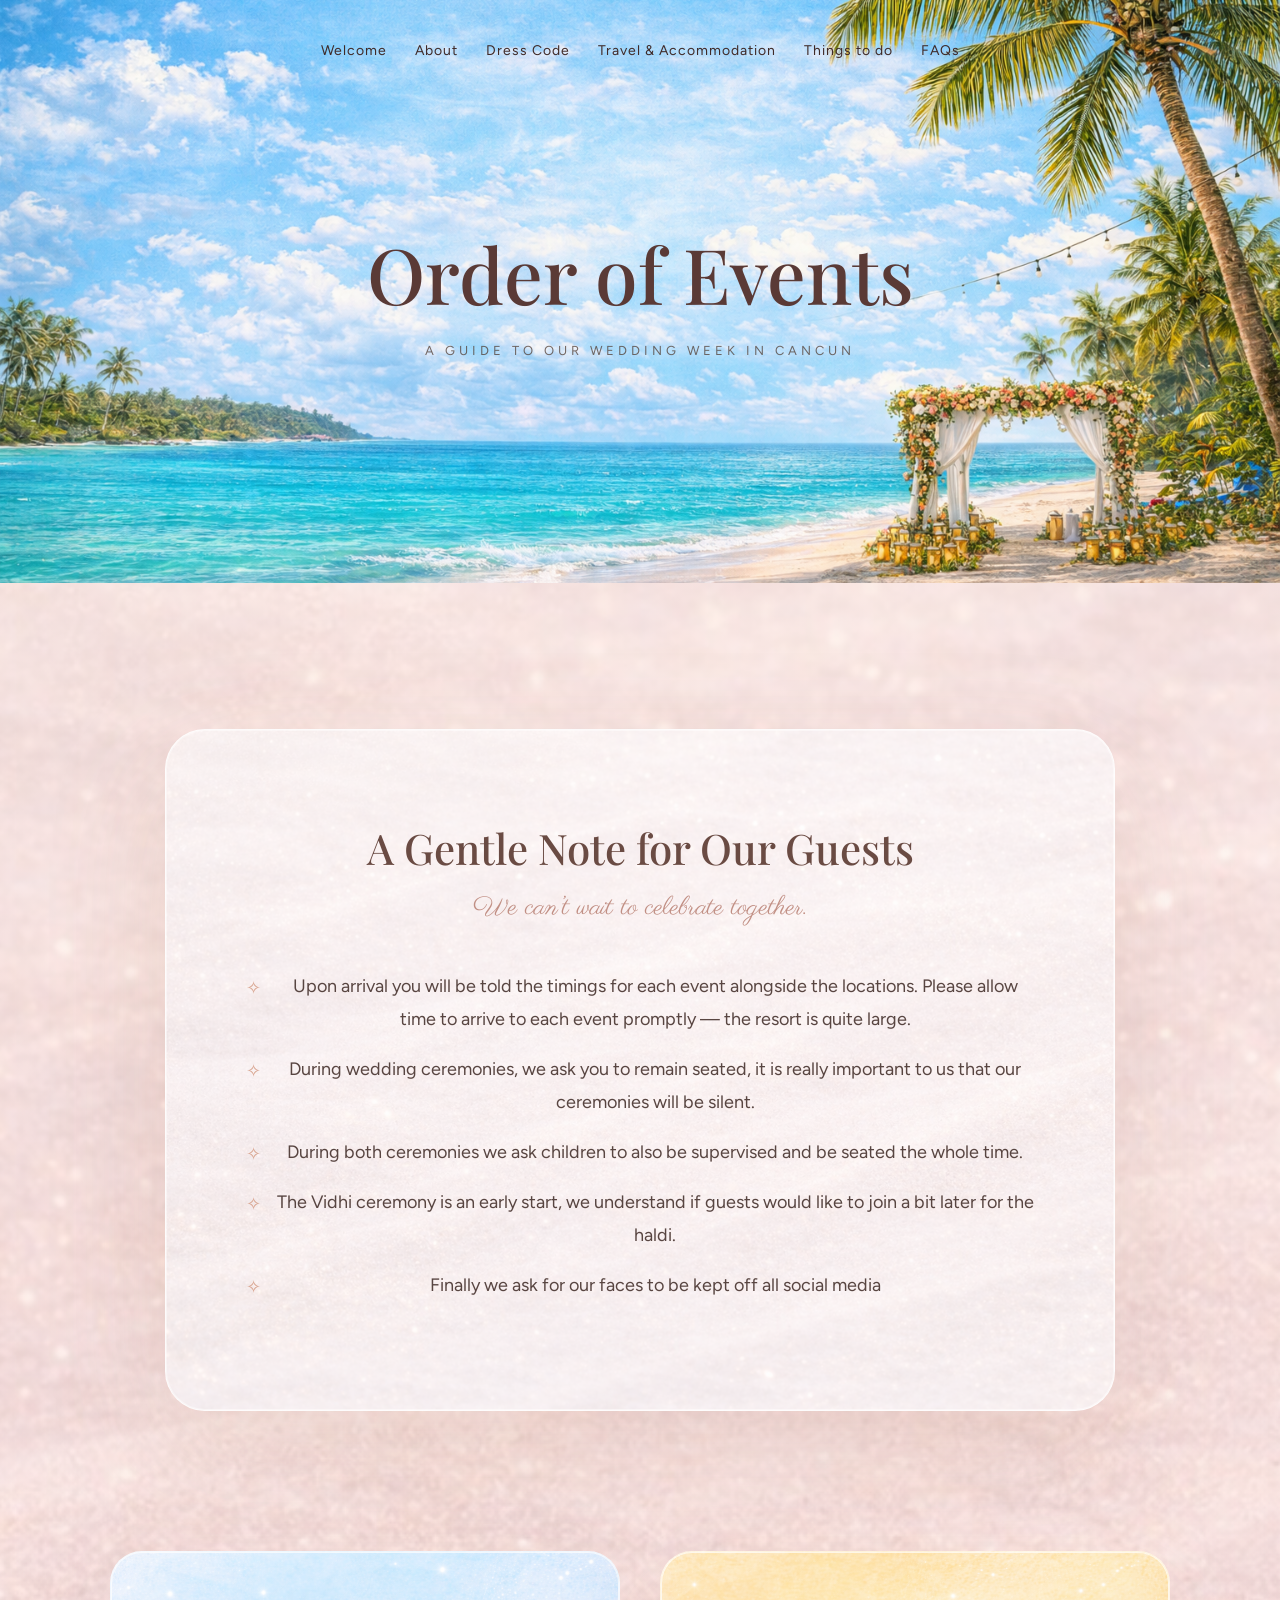
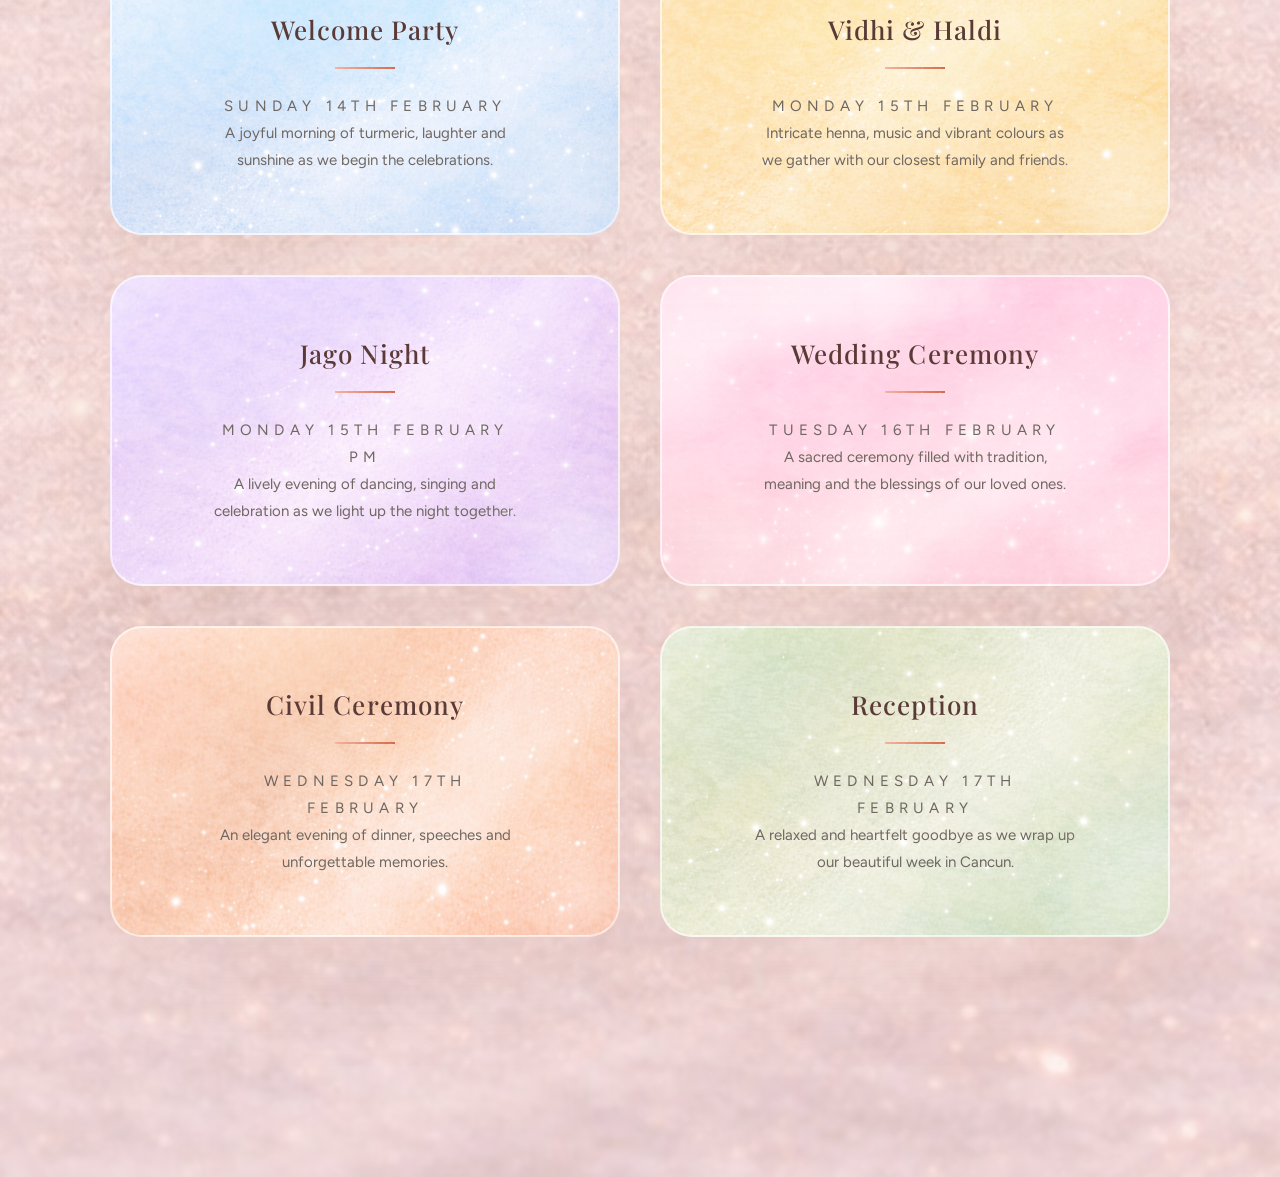
==== commit 8dbf71f0: "two pages" ====
--- a/About.html
+++ b/About.html
@@ -35,10 +35,6 @@
   <div class="hero-inner">
     <h1>Order of Events</h1>
     <p class="hero-subtitle">A GUIDE TO OUR WEDDING WEEK IN CANCUN</p>
-    <p class="hero-intro">
-      Here’s an overview of the celebrations across the four days.
-      Full details of locations and timings will be shared upon arrival.
-    </p>
   </div>
 </section>
 
@@ -65,14 +61,18 @@
     </p>
   
     <ul>
-      <li>Please allow time to arrive promptly — the resort is quite large.</li>
-      <li>During ceremonies, remain seated and observe silence and respect.</li>
-      <li>Children should be supervised during key moments.</li>
+      <li>Upon arrival you will be told the timings for each event alongside the locations. Please allow time to arrive to each event promptly — the resort is quite large.</li>
+      <li>During wedding ceremonies, we ask you to remain seated, it is really important to us that our ceremonies will be silent.</li>
+      <li>During both ceremonies we ask children to also be supervised and be seated the whole time.</li>
+      <li>The Vidhi ceremony is an early start, we understand if guests would like to join a bit later for the haldi.</li>
+      <li>Finally we ask for our faces to be kept off all social media</li>
     </ul>
+
     <div class="card-decoration"></div>
   </div>
 
   <div class="events-grid">
+
     <div class="about-card card-blue">
       <h3>Welcome Party</h3>
       <p class="event-date">Sunday 14th February</p>
@@ -114,6 +114,7 @@
       <p>A relaxed and heartfelt goodbye as we wrap up our beautiful week in Cancun.</p>
       <div class="corner-glow"></div>
     </div>
+
   </div>
 
 </section>
--- a/style.css
+++ b/style.css
@@ -94,8 +94,13 @@
 
 /* Home hero */
 .welcome-hero {
-  height: 100vh;
-  background: url("Images/aibackground.png") center / cover no-repeat;
+  height: 100svh; /* better for iPhone */
+  min-height: 650px;
+  background: url("Images/aibackground.png") center bottom / cover no-repeat;
+  display: flex;
+  align-items: center;
+  justify-content: center;
+  text-align: center;
 }
 
 /* Events hero */
@@ -369,7 +374,6 @@
   left: -110px;
   width: 480px;
   height: 480px;
-  background: url("Images/softgreens.png") no-repeat bottom left / contain;
   opacity: 0.85;
   mix-blend-mode: multiply;
   pointer-events: none;
@@ -453,13 +457,15 @@
 COLOUR VARIANTS (MATCH YOUR HTML)
 ===================================================== */
 .card-blue {
-  background: 
-  linear-gradient(
+  background:
+    linear-gradient(
       145deg,
       rgba(255,255,255,0.35),
       rgba(255,255,255,0.15)
     ),
-    url("Images/blue.png") center/cover no-repeat;
+    url("Images/blue.png");
+  background-size: cover;
+  background-position: center;
 }
 
 .card-yellow {
@@ -557,178 +563,239 @@
   margin-bottom: 22px;
   color: rgba(90,70,60,0.7);
 }
+
 /* =====================================================
-11. RESPONSIVE
-===================================================== */
-
-@media (max-width: 1000px) {
-  .events-grid {
-    grid-template-columns: repeat(2, 1fr);
-  }
-}
-
+MOBILE
+===================================================== */
 @media (max-width: 650px) {
-  .events-grid {
-    grid-template-columns: 1fr;
-  }
-
-  .events-hero {
-    height: 55vh;
-  }
-
-  .events-guidance {
-    padding: 50px 30px;
-  }
-}
-/* =====================================================
-5. DRESS CODE PAGE
-===================================================== */
-.dress-intro {
-    text-align: center;
-    margin-bottom: 40px;
-  }
-  
-  .dress-intro h2 {
-    font-size: 42px;
-    margin-bottom: 10px;
-  }
-  
-  .dress-intro p {
-    color: #6f6761;
-  }
-  
-  
-  /* =========================
-     TABLE CONTAINER
-     (Full-width, NOT boxed)
-  ========================= */
-  
-  .dress-table {
+
+  nav {
+    padding: 25px 0;
+  }
+
+  .nav-toggle {
+    display: block;
+    position: absolute;
+    right: 20px;
+    top: 25px;
+    font-size: 28px;
+    background: none;
+    border: none;
+    z-index: 100;
+  }
+
+  .nav-links {
+    position: absolute;
+    top: 80px;
+    left: 0;
     width: 100%;
-    max-width: 1400px;          /* keeps it wide but not stretched to infinity */
-    margin: 50px auto;
-    padding: 0 24px;            /* reduced side padding = more usable width */
-  
-    border-radius: 22px;
-    overflow: hidden;
-  
-    background: rgba(255,255,255,0.78);
-    border: 1px solid rgba(200,190,180,0.25);
-    box-shadow: 0 18px 40px rgba(60,40,20,0.05);
-  }
-  
-  
-  /* =========================
-     GRID STRUCTURE (WIDE + HORIZONTAL)
-  ========================= */
-  
-  .dress-header,
-  .dress-row {
-    display: grid;
-  
-    /* Forces a horizontal layout */
-    grid-template-columns: 1.3fr 1fr 2fr 2.4fr;
-  
-    column-gap: 40px;           /* adds breathing room horizontally */
-  }
-  
-  
-  /* =========================
-     HEADER
-  ========================= */
-  
-  .dress-header {
-    padding: 18px 28px;
-  
-    font-size: 12px;
-    letter-spacing: 3px;
-    text-transform: uppercase;
-    color: #8a817a;
-  
-    background: rgba(248,244,240,0.9);
-    border-bottom: 1px solid rgba(0,0,0,0.05);
-  }
-  
-  
-  /* =========================
-     ROWS (Reduced Height)
-  ========================= */
-  
-  .dress-row {
-    padding: 20px 28px;        /* tighter = less vertical stretch */
-    align-items: center;
-  
-    border-bottom: 1px solid rgba(0,0,0,0.05);
-    transition: background 0.25s ease;
-  }
-  
-  .dress-row:last-child {
-    border-bottom: none;
-  }
-  
-  .dress-row:nth-child(even) {
-    background: rgba(252,249,246,0.65);
-  }
-  
-  .dress-row:hover {
-    background: rgba(255,255,255,0.9);
-  }
-  
-  
-  /* =========================
-     ALIGNMENT (LEFT = feels wider)
-  ========================= */
-  
-  .dress-header div,
-  .dress-row > div {
-    text-align: left;
-    width: 100%;
-  }
-  
-  
-  /* =========================
-     TYPOGRAPHY
-  ========================= */
-  
-  .dress-event {
-    font-family: "Playfair Display", serif;
-    font-size: 24px;
-    color: #2f2a26;
-  }
-  
-  .dress-theme {
-    font-size: 18px;
-    color: #7a716a;
-  }
-  
-  
-  /* IMPORTANT:
-     No max-width → allows text to flow horizontally
-  */
-  .dress-details {
-    font-size: 16px;
-    color: #7a716a;
-    line-height: 1.45;
-  }
-  
-  
-  /* =========================
-     ATTIRE COLUMN
-     (Compact but still horizontal)
-  ========================= */
-  
-  .dress-suggestions {
-    font-size: 16px;
-    line-height: 1.5;
-    color: #4f4a45;
-  }
-  
-  .dress-suggestions strong {
-    display: block;
-    font-weight: 600;
-    margin: 6px 0 2px;
-    letter-spacing: 0.3px;
-  }
+    background: rgba(255,255,255,0.95);
+    backdrop-filter: blur(10px);
+    transform: translateY(-200%);
+    transition: transform 0.4s ease;
+  }
+
+  .nav-links ul {
+    flex-direction: column;
+    gap: 20px;
+    padding: 40px 0;
+  }
+
+  .nav-links.open {
+    transform: translateY(0);
+  }
+  
+  .welcome-hero {
+      position: relative;
+      height: auto;
+      aspect-ratio: 9 / 16;
+      background: url("Images/mobilebeach.png") center / cover no-repeat;
+    }
+  
+    .hero-inner {
+      position: absolute;
+      top: 5%;              /* Adjust this to move names higher/lower */
+      left: 50%;
+      transform: translateX(-50%);
+      width: 90%;
+      text-align: center;
+    }
+  
+    .couple-names {
+      font-size: clamp(46px, 11vw, 66px);
+      line-height: 1.05;
+      text-shadow: 0 4px 20px rgba(0,0,0,0.15);
+    }
+  
+    .wedding-line {
+      font-size: 12px;
+      letter-spacing: 5px;
+    }
+  
+    .events-hero {
+      height: 65vh;
+      min-height: unset;
+      padding: 0 20px;
+    }
+  
+    .events-guidance {
+      margin: 40px auto 100px;
+      padding: 50px 25px;
+    }
+  
+    .guidance-title {
+      font-size: 28px;
+    }
+  
+    .guidance-sub {
+      font-size: 20px;
+    }
+  
+    .card-decoration {
+      width: 260px;
+      bottom: -60px;
+      left: -60px;
+      opacity: 0.6;
+    }
+  
+    .events-grid {
+      grid-template-columns: 1fr;
+    }
+  
+    .about-card {
+      padding: 40px 25px;
+    }
+  
+  }
+
+/* =====================================
+   DRESS CODE 
+===================================== */
+
+.page-banner {
+  height: 70vh; /* Taller so nothing gets cut */
+  width: 100%;
+  background-size: cover;
+  background-position: center;
+  background-repeat: no-repeat;
+  position: relative;
+
+  display: flex;
+  align-items: center;
+  justify-content: center;
+  text-align: center;
+}
+
+.dresscode-banner {
+  background-image: url("images/background3.png");
+}
+
+.dresscode-banner::after {
+  content: "";
+  position: absolute;
+  inset: 0;
+  background: rgba(255, 244, 228, 0.35);
+}
+
+.banner-content {
+  position: relative;
+  z-index: 2;
+  max-width: 900px;
+  padding: 0 20px;
+}
+
+.banner-content h1 {
+  font-family: "Playfair Display", serif;
+  font-size: 90px;
+  color: #5a3d35;
+  margin-bottom: 20px;
+}
+
+.banner-content p {
+  font-size: 14px;
+  letter-spacing: 4px;
+  text-transform: uppercase;
+  color: rgba(80,60,50,0.85);
+}
+
+.dress-header,
+.dress-row {
+  display: grid;
+  grid-template-columns: 1.2fr 1.2fr 1.6fr 2fr;
+  gap: 40px;
+  padding: 30px 0;
+  text-align: center;
+  align-items: start;
+}
+
+.dress-header {
+  font-size: 12px;
+  letter-spacing: 2px;
+  color: rgba(120,90,80,0.7);
+  border-bottom: 1px solid rgba(180,140,120,0.25);
+  padding-bottom: 25px;
+}
+.dress-header::after {
+  content: "";
+  display: block;
+  height: 1px;
+  background: linear-gradient(to right, transparent, #d8b6a3, transparent);
+  margin-top: 20px;
+}
+
+.dress-row {
+  border-bottom: 1px solid rgba(180,140,120,0.25);
+  transition: background 0.3s ease;
+  
+}
+
+.dress-row:last-child {
+  border-bottom: none;
+}
+
+
+.dress-event {
+  font-style: normal;
+  font-size: 18px;
+  color: #7a5a4f;
+}
+
+.dress-theme {
+  font-style: normal;
+  color: #7a5a4f;
+  font-size: 18px;
+}
+
+.dress-details,
+.dress-suggestions {
+  font-style: normal;
+  color: #7a5a4f;
+  font-size: 18px;
+}
+
+.dress-table {
+  max-width: 1200px;
+  margin: 0 auto 120px auto;
+  padding: 70px 60px;
+
+  background: rgba(255, 255, 255, 0.78); /* sheer */
+  backdrop-filter: blur(12px);
+  -webkit-backdrop-filter: blur(12px);
+
+  border-radius: 32px;
+  box-shadow: 0 40px 120px rgba(160,120,100,0.18);
+
+  position: relative;
+}
+
+
+  .dresscode-section {
+    background: url("Images/pinkfloral.png") center top / cover no-repeat;
+    padding: 140px 20px 160px;
+  }
+
+
+
   /* =====================================================
 6. TRAVEL PAGE
 ===================================================== */
